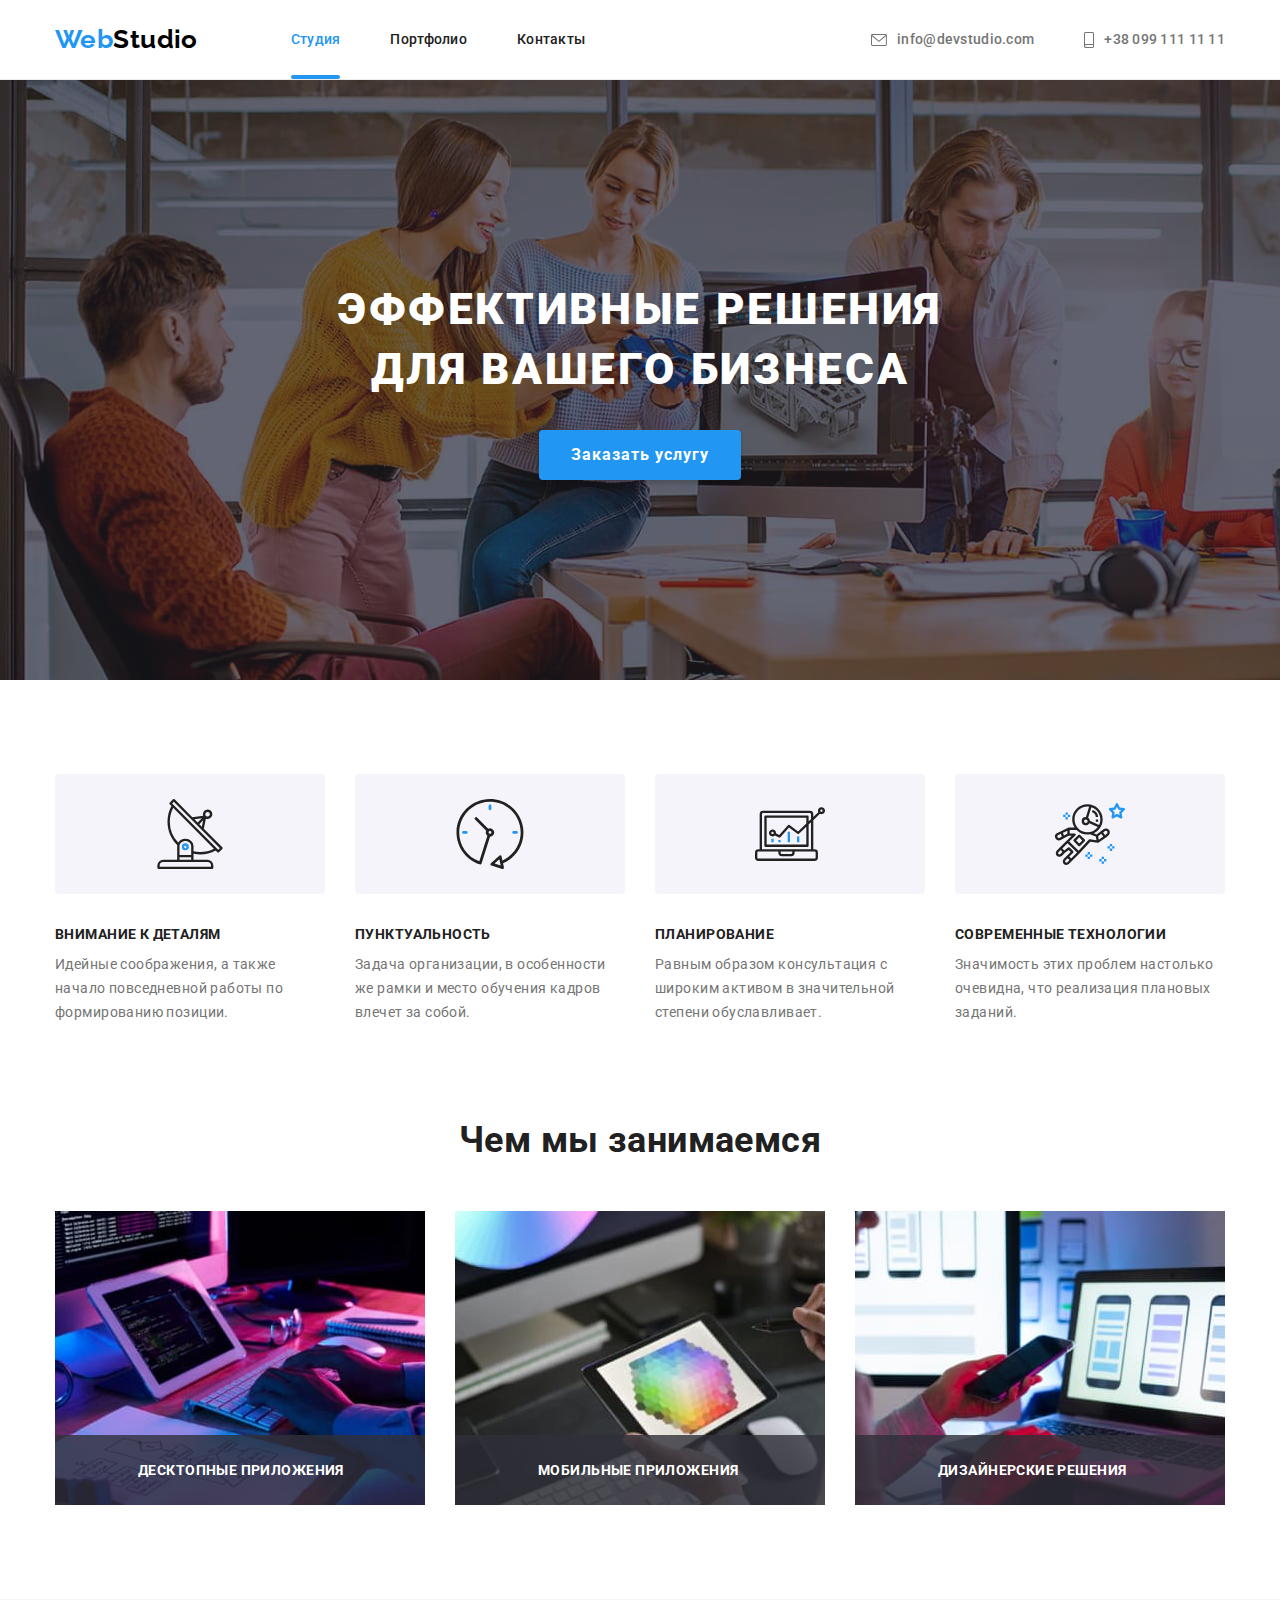
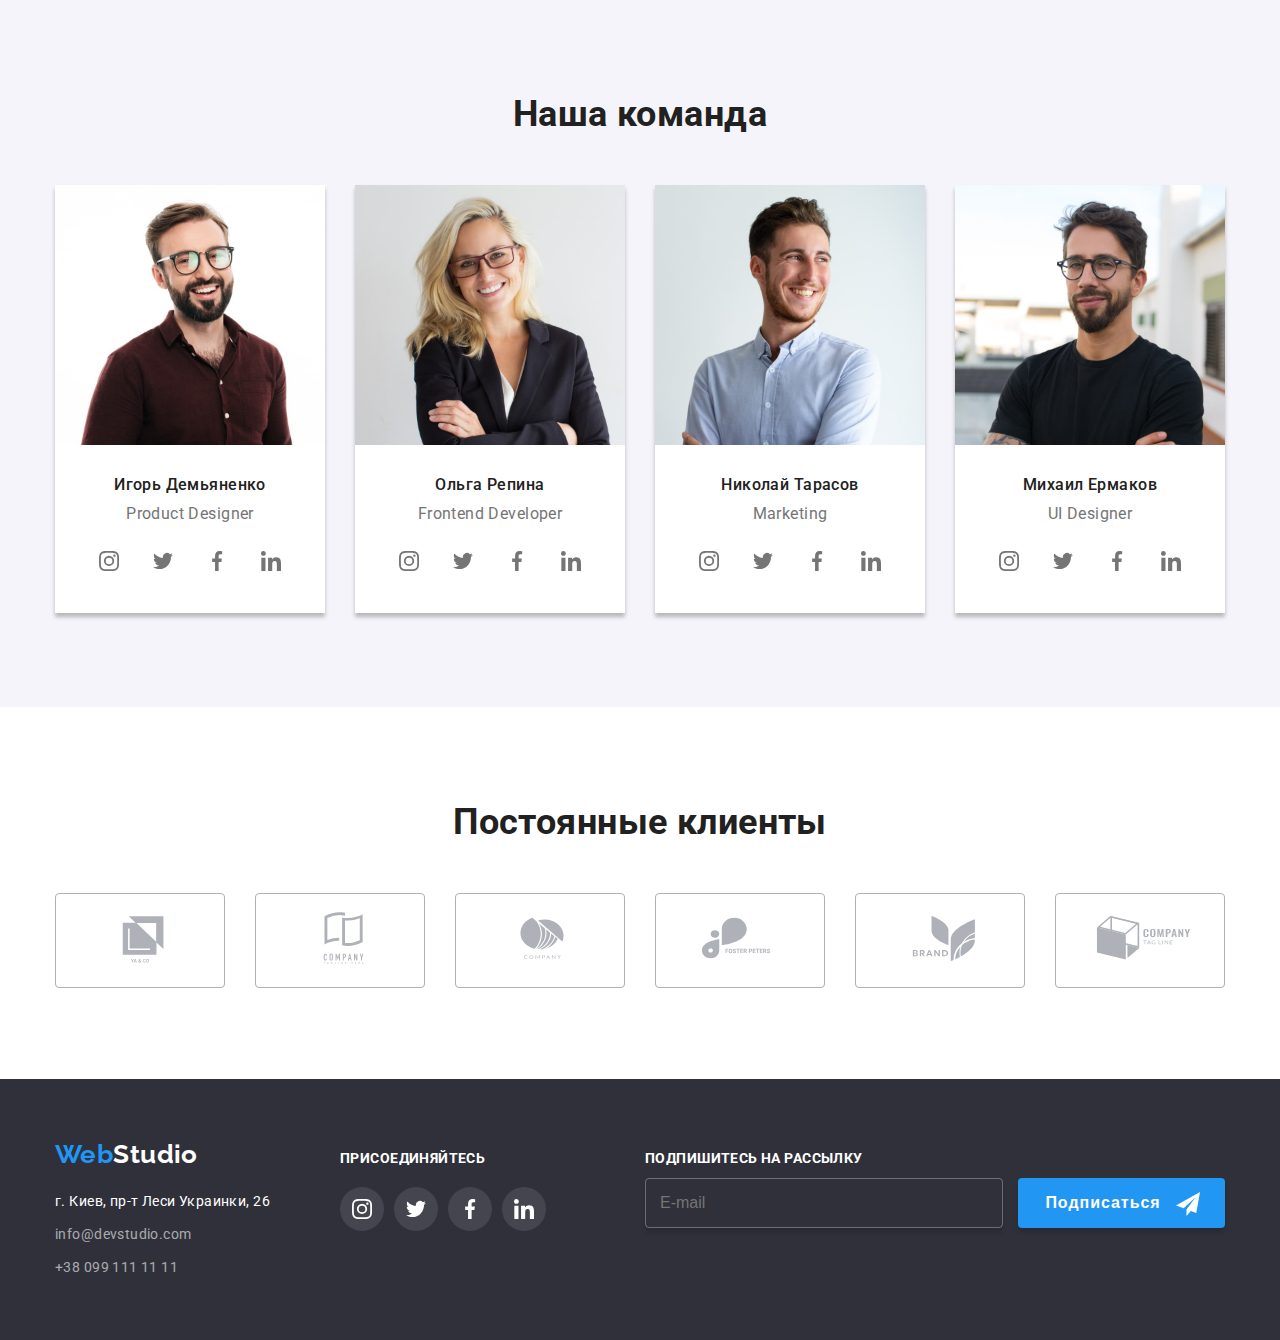
==== index.html @ 58950d67 "Use BEM for modal" ====
<!DOCTYPE html>
<html lang="ru">
  <head>
    <meta charset="UTF-8" />
    <meta http-equiv="X-UA-Compatible" content="IE=edge" />
    <meta name="viewport" content="width=device-width, initial-scale=1.0" />
    <title>Студия</title>
    <link
      href="https://fonts.googleapis.com/css2?family=Raleway:wght@700&family=Roboto:wght@400;500;700;900&display=swap"
      rel="stylesheet"
    />
    <link
      rel="stylesheet"
      href="https://cdnjs.cloudflare.com/ajax/libs/modern-normalize/1.1.0/modern-normalize.min.css"
      integrity="sha512-wpPYUAdjBVSE4KJnH1VR1HeZfpl1ub8YT/NKx4PuQ5NmX2tKuGu6U/JRp5y+Y8XG2tV+wKQpNHVUX03MfMFn9Q=="
      crossorigin="anonymous"
      referrerpolicy="no-referrer"
    />
    <link rel="stylesheet" href="./css/styles.css" />
  </head>

  <body>
    <!-- Верхняя линия -->

    <header class="page-header">
      <div class="container main-nav">
        <a class="logo" href="./index.html"><span class="logo__bit">Web</span>Studio</a>
        <nav>
          <ul class="site-nav list">
            <li class="site-nav__item site-nav__item--current">
              <a class="site-nav__link site-nav__link--current" href="">Студия</a>
            </li>
            <li class="site-nav__item">
              <a class="site-nav__link" href="./portfolio.html">Портфолио</a>
            </li>
            <li class="site-nav__item"><a class="site-nav__link" href="">Контакты</a></li>
          </ul>
        </nav>
        <ul class="contact-list list">
          <li class="contact-list__item">
            <a class="contact-list__contact" href="mailto:info@devstudio.com">
              <svg class="contact-list__icon" width="16" height="12">
                <use href="./images/icons.svg#icon-envelope"></use>
              </svg>
              info@devstudio.com
            </a>
          </li>
          <li class="contact-list__item">
            <a class="contact-list__contact" href="tel:+380991111111">
              <svg class="contact-list__icon" width="10" height="16">
                <use href="./images/icons.svg#icon-smartphone"></use>
              </svg>
              +38 099 111 11 11
            </a>
          </li>
        </ul>
      </div>
    </header>

    <main>
      <!-- Шапка -->
      <section class="hero hero__overlay">
        <div class="container hero__container">
          <h1 class="hero__title">Эффективные решения для вашего бизнеса</h1>
          <button data-modal-open class="button" type="button">Заказать услугу</button>
        </div>
      </section>

      <!-- Особенности -->
      <section class="section features-section">
        <div class="container">
          <h2 hidden class="section__title">Особенности</h2>
          <ul class="feature-list list">
            <li class="feature-list__item">
              <div class="feature">
                <svg class="feature__icon" width="70" height="70">
                  <use href="./images/icons.svg#icon-antenna"></use>
                </svg>
                <div class="feature__meta">
                  <h3 class="feature__title">Внимание к деталям</h3>
                  <p class="feature__description">
                    Идейные соображения, а также начало повседневной работы по формированию позиции.
                  </p>
                </div>
              </div>
            </li>
            <li class="feature-list__item">
              <div class="feature">
                <svg class="feature__icon" width="70" height="70">
                  <use href="./images/icons.svg#icon-clock"></use>
                </svg>
                <div class="feature__meta">
                  <h3 class="feature__title">Пунктуальность</h3>
                  <p class="feature__description">
                    Задача организации, в особенности же рамки и место обучения кадров влечет за
                    собой.
                  </p>
                </div>
              </div>
            </li>
            <li class="feature-list__item">
              <div class="feature">
                <svg class="feature__icon" width="70" height="70">
                  <use href="./images/icons.svg#icon-diagram"></use>
                </svg>
                <div class="feature__meta">
                  <h3 class="feature__title">Планирование</h3>
                  <p class="feature__description">
                    Равным образом консультация с широким активом в значительной степени
                    обуславливает.
                  </p>
                </div>
              </div>
            </li>
            <li class="feature-list__item">
              <div class="feature">
                <svg class="feature__icon" width="70" height="70">
                  <use href="./images/icons.svg#icon-astronaut"></use>
                </svg>
                <div class="feature__meta">
                  <h3 class="feature__title">Современные технологии</h3>
                  <p class="feature__description">
                    Значимость этих проблем настолько очевидна, что реализация плановых заданий.
                  </p>
                </div>
              </div>
            </li>
          </ul>
        </div>
      </section>

      <!-- Чем мы занимаемся -->
      <section class="section">
        <div class="container">
          <h2 class="section__title">Чем мы занимаемся</h2>
          <ul class="wedo-list list">
            <li class="wedo-list__item">
              <div class="wedo-card">
                <img src="./images/box1.jpg" alt="Десктопные приложения" width="370" height="294" />
                <p class="wedo-card__label">Десктопные приложения</p>
              </div>
            </li>
            <li class="wedo-list__item">
              <div class="wedo-card">
                <img src="./images/box2.jpg" alt="Мобильные приложения" width="370" height="294" />
                <p class="wedo-card__label">Мобильные приложения</p>
              </div>
            </li>
            <li class="wedo-list__item">
              <div class="wedo-card">
                <img src="./images/box3.jpg" alt="Дизайнерские решения" width="370" height="294" />
                <p class="wedo-card__label">Дизайнерские решения</p>
              </div>
            </li>
          </ul>
        </div>
      </section>

      <!-- Наша компанда -->

      <section class="section team-section">
        <div class="container">
          <h2 class="section__title">Наша команда</h2>
          <ul class="team-list list">
            <li class="teammate">
              <img
                class="teammate__foto"
                src="./images/img1.jpg"
                alt="Фото Игоря Демьяненко"
                width="270"
                height="260"
              />
              <div class="teammate__meta">
                <h3 class="teammate__name">Игорь Демьяненко</h3>
                <p class="teammate__position" lang="en">Product Designer</p>
                <ul class="socials list">
                  <li class="socials__item">
                    <a class="social__link" href="">
                      <svg class="link-icon" width="20" height="20">
                        <use href="./images/icons.svg#icon-instagram"></use>
                      </svg>
                    </a>
                  </li>
                  <li class="socials__item">
                    <a class="social__link" href="">
                      <svg class="link-icon" width="20" height="20">
                        <use href="./images/icons.svg#icon-twitter"></use>
                      </svg>
                    </a>
                  </li>
                  <li class="socials__item">
                    <a class="social__link" href="">
                      <svg class="link-icon" width="20" height="20">
                        <use href="./images/icons.svg#icon-facebook"></use>
                      </svg>
                    </a>
                  </li>
                  <li class="socials__item">
                    <a class="social__link" href="">
                      <svg class="link-icon" width="20" height="20">
                        <use href="./images/icons.svg#icon-linkedin"></use>
                      </svg>
                    </a>
                  </li>
                </ul>
              </div>
            </li>
            <li class="teammate">
              <img
                class="teammate__foto"
                src="./images/img2.jpg"
                alt="Фото Ольги Репиной"
                width="270"
                height="260"
              />
              <div class="teammate__meta">
                <h3 class="teammate__name">Ольга Репина</h3>
                <p class="teammate__position" lang="en">Frontend Developer</p>
                <ul class="socials list">
                  <li class="socials__item">
                    <a class="social__link" href="">
                      <svg class="link-icon" width="20" height="20">
                        <use href="./images/icons.svg#icon-instagram"></use>
                      </svg>
                    </a>
                  </li>
                  <li class="socials__item">
                    <a class="social__link" href="">
                      <svg class="link-icon" width="20" height="20">
                        <use href="./images/icons.svg#icon-twitter"></use>
                      </svg>
                    </a>
                  </li>
                  <li class="socials__item">
                    <a class="social__link" href="">
                      <svg class="link-icon" width="20" height="20">
                        <use href="./images/icons.svg#icon-facebook"></use>
                      </svg>
                    </a>
                  </li>
                  <li class="socials__item">
                    <a class="social__link" href="">
                      <svg class="link-icon" width="20" height="20">
                        <use href="./images/icons.svg#icon-linkedin"></use>
                      </svg>
                    </a>
                  </li>
                </ul>
              </div>
            </li>
            <li class="teammate">
              <img
                class="teammate__foto"
                src="./images/img3.jpg"
                alt="Фото Николая Тарасова"
                width="270"
                height="260"
              />
              <div class="teammate__meta">
                <h3 class="teammate__name">Николай Тарасов</h3>
                <p class="teammate__position" lang="en">Marketing</p>
                <ul class="socials list">
                  <li class="socials__item">
                    <div class="social">
                      <a class="social__link" href="">
                        <svg class="link-icon" width="20" height="20">
                          <use href="./images/icons.svg#icon-instagram"></use>
                        </svg>
                      </a>
                    </div>
                  </li>
                  <li class="socials__item">
                    <div class="social">
                      <a class="social__link" href="">
                        <svg class="link-icon" width="20" height="20">
                          <use href="./images/icons.svg#icon-twitter"></use>
                        </svg>
                      </a>
                   </div>
                  </li>
                  <li class="socials__item">
                    <div class="social">
                      <a class="social__link" href="">
                        <svg class="link-icon" width="20" height="20">
                          <use href="./images/icons.svg#icon-facebook"></use>
                        </svg>
                      </a>
                    </div>
                  </li>
                  <li class="socials__item">
                    <div class="social">
                      <a class="social__link" href="">
                        <svg class="link-icon" width="20" height="20">
                          <use href="./images/icons.svg#icon-linkedin"></use>
                        </svg>
                      </a>
                    </div>
                  </li>
                </ul>
              </div>
            </li>
            <li class="teammate">
              <img
                class="teammate__foto"
                src="./images/img4.jpg"
                alt="Фото Михаила Ермакова"
                width="270"
                height="260"
              />
              <div class="teammate__meta">
                <h3 class="teammate__name">Михаил Ермаков</h3>
                <p class="teammate__position" lang="en">UI Designer</p>
                <ul class="socials list">
                  <li class="socials__item">
                    <div class="social">
                      <a class="social__link" href="">
                        <svg class="link-icon" width="20" height="20">
                          <use href="./images/icons.svg#icon-instagram"></use>
                        </svg>
                      </a>
                    </div>
                  </li>
                  <li class="socials__item">
                    <div class="social">
                      <a class="social__link" href="">
                        <svg class="link-icon" width="20" height="20">
                          <use href="./images/icons.svg#icon-twitter"></use>
                        </svg>
                      </a>
                    </div>
                  </li>
                  <li class="socials__item">
                    <div class="social">
                      <a class="social__link" href="">
                        <svg class="link-icon" width="20" height="20">
                          <use href="./images/icons.svg#icon-facebook"></use>
                        </svg>
                      </a>
                    </div>
                  </li>
                  <li class="socials__item">
                   <div class="social">
                    <a class="social__link" href="">
                      <svg class="link-icon" width="20" height="20">
                        <use href="./images/icons.svg#icon-linkedin"></use>
                      </svg>
                    </a>
                   </div>
                  </li>
                </ul>
              </div>
            </li>
          </ul>
        </div>
      </section>

      <!-- Постоянные клиенты -->

      <section class="section clients-section">
        <div class="container">
          <h2 class="section__title clients">Постоянные клиенты</h2>
          <ul class="clients-list list">
            <li class="clients-list__item">
              <div class="client">
                <a class="client__link" href="">
                  <svg class="client__icon" width="106" height="60">
                    <use href="./images/icons.svg#icon-union"></use>
                  </svg>
                </a>
              </div>
            </li>
            <li class="clients-list__item">
              <div class="client">
                <a class="client__link" href="">
                  <svg class="client__icon" width="106" height="60">
                    <use href="./images/icons.svg#icon-taglinehere"></use>
                  </svg>
                </a>
              </div>
            </li>
            <li class="clients-list__item">
              <div class="client">
                <a class="client__link" href="">
                  <svg class="client__icon" width="106" height="60">
                    <use href="./images/icons.svg#icon-company"></use>
                  </svg>
                </a>
              </div>
            </li>
            <li class="clients-list__item">
              <div class="client">
                <a class="client__link" href="">
                  <svg class="client__icon" width="106" height="60">
                    <use href="./images/icons.svg#icon-foster"></use>
                  </svg>
                </a>
              </div>
            </li>
            <li class="clients-list__item">
              <div class="client">
                <a class="client__link" href="">
                  <svg class="client__icon" width="106" height="60">
                    <use href="./images/icons.svg#icon-brand"></use>
                  </svg>
                </a>
              </div>
            </li>
            <li class="clients-list__item">
              <div class="client">
                <a class="client__link" href="">
                  <svg class="client__icon" width="106" height="60">
                    <use href="./images/icons.svg#icon-tagline"></use>
                  </svg>
                </a>
              </div>
            </li>
          </ul>
        </div>
      </section>

      <!-- Модальное окно -->

      <div data-modal class="backdrop is-hidden">
        <div class="modal">
          <button data-modal-close class="btn" type="button">
            <svg class="btn__icon" width="18" height="18">
              <use href="./images/icons.svg#icon-close"></use>
            </svg>
          </button>

          <form class="modal-form">
            <h2 class="modal-form__title">Оставьте свои данные, мы вам перезвоним</h2>
            <div class="form">
              <div class="form-field">
                <label class="form-field__label" for="name">Имя</label>
                <input class="form-field__input" type="text" name="name" id="name" />
                <svg class="form-field__icon" width="18" height="18">
                  <use href="./images/icons.svg#icon-person"></use>
                </svg>
              </div>

              <div class="form-field">
                <label class="form-field__label" for="tel">Телефон</label>
                <input class="form-field__input" type="tel" name="tel" id="tel" />
                <svg class="form-field__icon" width="18" height="18">
                  <use href="./images/icons.svg#icon-phone"></use>
                </svg>
              </div>

              <div class="form-field">
                <label class="form-field__label" for="mail">Почта</label>
                <input class="form-field__input" type="email" name="mail" id="mail" />
                <svg class="form-field__icon" width="18" height="18">
                  <use href="./images/icons.svg#icon-email"></use>
                </svg>
              </div>

              <div class="form-field comment">
                <label class="comment__label" for="comment">Комментарий</label>
                <textarea class="comment__text" name="comment" id="comment" placeholder="Введите текст"></textarea>
              </div>
            </div>

            <div class="checkbox">
              <input class="checkbox__input" type="checkbox" name="checkbox" value="" id="checkbox" />
              <svg class="checkbox__icon checkbox__icon--active" width="16" height="15">
                <use href="./images/icons.svg#icon-active"></use>
              </svg>
              <svg class="checkbox__icon checkbox__icon--nonactive" width="16" height="15">
                <use href="./images/icons.svg#icon-nonactive"></use>
              </svg>
              <label class="checkbox__label" for="checkbox"
                >Соглашаюсь с рассылкой и принимаю
                <a class="checkbox__link" href="">Условия договора</a></label
              >
            </div>

            <button class="btn-send" type="submit">Отправить</button>
          </form>
        </div>
      </div>
    </main>

    <!-- Подвал -->
    <footer class="footer">
      <div class="container footer-container">
        <div>
          <a class="logo footer__logo" href="./index.html"
            ><span class="logo__bit">Web</span><span class="logo__bit--inverse">Studio</span>
          </a>
          <address class="address">г. Киев, пр-т Леси Украинки, 26</address>
          <ul class="footer-contacts list">
            <li class="item">
              <a class="contact-down" href="mailto:info@devstudio.com">info@devstudio.com</a>
            </li>
            <li class="item">
              <a class="contact-down" href="tel:+380991111111">+38 099 111 11 11</a>
            </li>
          </ul>
        </div>
        <!-- Ссылки на соцсети -->

        <div class="footer-socials social-links">
          <p class="footer-text">присоединяйтесь</p>
          <ul class="socials list">
            <li class="socials__item">
              <div class="social">
                <a class="social__link social__link--white" href="">
                  <svg class="link-icon" width="20" height="20">
                    <use href="./images/icons.svg#icon-instagram"></use>
                  </svg>
                </a>
              </div>
            </li>
            <li class="socials__item">
              <div class="social">
                <a class="social__link social__link--white" href="">
                  <svg class="link-icon" width="20" height="20">
                    <use href="./images/icons.svg#icon-twitter"></use>
                  </svg>
                </a>
              </div>
            </li>
            <li class="socials__item">
              <div class="social">
                <a class="social__link social__link--white" href="">
                  <svg class="link-icon" width="20" height="20">
                    <use href="./images/icons.svg#icon-facebook"></use>
                  </svg>
                </a>
              </div>
            </li>
            <li class="socials__item">
              <div class="social">
                <a class="social__link social__link--white" href="">
                  <svg class="link-icon" width="20" height="20">
                    <use href="./images/icons.svg#icon-linkedin"></use>
                  </svg>
                </a>
              </div>
            </li>
          </ul>
        </div>

        <!-- Форма подписки -->
        <div class="input">
          <p class="input-text">Подпишитесь на рассылку</p>
          <form class="form">
            <input type="email" name="mail" placeholder="E-mail" />
            <button class="input-btn" type="button">
              Подписаться
              <svg class="input-icon" width="24" height="24">
                <use href="./images/icons.svg#icon-send"></use>
              </svg>
            </button>
          </form>
        </div>
      </div>
    </footer>

    <script src="./js/modal.js"></script>
  </body>
</html>
---- css/styles.css ----
html {
  box-sizing: border-box;
}

*,
*::before,
*::after {
  box-sizing: inherit;
}

:root {
  --primary-text-color: #212121;
  --main-background-color: #ffffff;
  --accent-color: #2196f3;
  --basic-white: #ffffff;
  --cubic: cubic-bezier(0.4, 0, 0.2, 1);
}

body {
  margin: 0;
  font-family: Roboto, sans-serif;

  font-size: 14px;
  letter-spacing: 0.03em;
  color: #757575;
}

/* Ulilities */

h1,
h2,
h3,
p {
  margin-top: 0;
  margin-bottom: 0;
}

.list {
  list-style: none;
  padding: 0;
  margin: 0;
}

.link {
  text-decoration: none;
  color: inherit;
}

.container {
  width: 1200px;
  padding-right: 15px;
  padding-left: 15px;
  margin: 0 auto;
}

/* Header */

.page-header {
  border-bottom: 1px solid #ececec;
}

/* Main nav */

.main-nav {
  display: flex;
  align-items: center;
}

/* Logo */

.logo {
  font-family: Raleway, bold;
  font-weight: 700;
  font-size: 26px;
  line-height: 1.19;
  color: #000000;
  text-decoration: none;
}

.logo__bit {
  color: var(--accent-color);
}

.logo__bit--inverse {
  color: var(--basic-white);
}

/* Site nav */

nav {
  margin-left: 93px;
}

.site-nav {
  display: flex;
  gap: 50px;

  font-weight: 500;
  line-height: 1.14;
  letter-spacing: 0.02em;
  color: var(--primary-text-color);
}

.site-nav__item {
  position: relative;
}

.site-nav__link {
  display: block;
  padding-top: 32px;
  padding-bottom: 31px;

  text-decoration: none;
  color: inherit;

  transition-property: color;
  transition-duration: 250ms;
  transition-timing-function: var(--cubic);
}

.site-nav__link:hover,
.site-nav__link:focus {
  color: var(--accent-color);
}

.site-nav__link--current {
  color: var(--accent-color);
}

.site-nav__item--current::after {
  content: '';

  position: absolute;
  left: 0;
  bottom: 0;

  display: inline-block;
  width: 100%;
  height: 4px;

  background-color: #2196f3;
  border-radius: 2px;
}

/* Contacts */

.contact-list {
  display: flex;
  margin-left: auto;
  gap: 50px;
}

.contact-list__contact {
  display: flex;
  justify-content: center;
  align-items: center;
  padding-top: 32px;
  padding-bottom: 31px;

  font-weight: 500;
  line-height: 1.14;
  letter-spacing: 0.02em;
  color: #757575;
  text-decoration: none;

  transition-property: color;
  transition-duration: 250ms;
  transition-timing-function: var(--cubic);
}

.contact-list__contact:hover,
.contact-list__contact:focus {
  color: var(--accent-color);
}

.contact-list__icon {
  fill: currentColor;
  margin-right: 10px;

  transition-property: fill;
  transition-duration: 250ms;
  transition-timing-function: var(--cubic);
}

.contact-list__icon:hover,
.contact-list__icon:focus {
  fill: var(--accent-color);
}


/* Body index */

/* Hero */

.hero {
  padding: 200px 0;
  text-align: center;
}

/* Overlay */

.hero__overlay {
  height: 600px;
  max-width: 1600px;
  margin-left: auto;
  margin-right: auto;
  background-image: linear-gradient(to right, rgba(47, 48, 58, 0.4), rgba(47, 48, 58, 0.4)),
    url(../images/hero.jpg);

  background-size: cover;
  background-repeat: no-repeat;
  background-color: #2f303a;
}

.hero__title {
  width: 696px;
  margin: 0 auto;
  margin-bottom: 30px;
  font-weight: 900;
  font-size: 44px;
  line-height: 1.36;

  letter-spacing: 0.06em;
  color: var(--basic-white);
  text-align: center;
  text-transform: uppercase;
}

.button {
  min-width: 200px;
  padding: 10px 32px;

  font-family: inherit;
  font-weight: 700;
  font-size: 16px;
  line-height: 1.88;
  letter-spacing: 0.06em;
  text-align: center;

  color: var(--basic-white);
  background-color: var(--accent-color);
  border-color: transparent;
  box-shadow: 0px 4px 4px rgba(0, 0, 0, 0.15);
  border: none;
  border-radius: 4px;

  transition-property: background-color;
  transition-duration: 250ms;
  transition-timing-function: var(--cubic);
}

.button:hover,
.button:focus {
  background-color: #188ce8;
}

/* Section Utilites */

.section {
  padding-top: 94px;
  padding-bottom: 94px;
}

.section__title {
  margin-bottom: 50px;
  font-size: 36px;
  line-height: 1.17;
  color: var(--primary-text-color);
  text-align: center;
}

/* Section features */

.features-section {
  padding-bottom: 0;
}

.feature-list {
  display: flex;
  gap: 30px;
}

.feature-list__item {
  width: 270px;
}

.feature__icon {
  padding: 25px 100px;
  width: 270px;
  height: 120px;
  margin-bottom: 30px;
  background-color: #f5f4fa;
  border: none;
  border-radius: 4px;
}

.feature__title {
  margin-bottom: 10px;
  font-size: 14px;
  line-height: 1.14;
  color: var(--primary-text-color);

  text-transform: uppercase;
}

.feature__description {
  width: 270px;
  line-height: 1.71;
}

/* Section What we do */

.wedo-list {
  display: flex;
  gap: 30px;
}

img {
  display: block;
  max-width: 100%;
  height: auto;
}

.wedo-card::before {
  content: '';

  position: absolute;
  left: 0;
  bottom: 0;

  display: inline-block;
  width: 100%;
  height: 70px;
  background-color: rgba(47, 48, 58, 0.8);
}

.wedo-card {
  position: relative;
}

.wedo-card__label {
  position: absolute;
  left: 83px;
  bottom: 27px;

  font-weight: 700;
  line-height: 1.17;
  color: var(--basic-white);
  text-align: center;
  text-transform: uppercase;
}

/* Section Our team */

.team-section {
  background-color: #f5f4fa;
}

.team-list {
  display: flex;
  gap: 30px;
}

.teammate {
  box-shadow: 0px 4px 4px rgba(0, 0, 0, 0.25);
}

.teammate__meta {
  width: 270px;
  padding-top: 30px;
  padding-bottom: 30px;

  text-align: center;

  background-color: var(--basic-white);
}

.teammate__foto {
  display: block;
  max-width: 100%;
  height: auto;
}

.teammate__name {
  margin-bottom: 10px;

  font-weight: 500;
  font-size: 16px;
  line-height: 1.19;
  color: var(--primary-text-color);
}

.teammate__position {
  font-size: 16px;
  line-height: 1.19;
  margin-bottom: 16px;
}

.socials {
  display: flex;
  justify-content: center;
  align-items: center;
  gap: 10px;
}

.social__link {
  display: flex;
  justify-content: center;
  align-items: center;
  padding: 12px;
  color: #afb1b8;
  border-radius: 50%;

  text-decoration: none;
  color: inherit;

  transition: background-color 250ms var(--cubic), color 250ms var(--cubic);
}

.social__link:hover,
.social__link:focus {
  background-color: var(--accent-color);
  color: var(--basic-white);
}

.link-icon {
  fill: currentColor;
}

/* Clients */

.clients-list {
  display: flex;
  justify-content: center;
  align-items: center;
  gap: 30px;
}

.clients-list__item {
  width: 170px;
  height: 92px;
}

.client__link {
  display: block;
  width: 100%;
  height: 100%;
  padding: 15px 35px;
  fill: #afb1b8;
  border: 1px solid #afb1b8;
  border-radius: 4px;

  transition: fill 250ms var(--cubic), border 250ms var(--cubic);
}

.client__link:hover,
.client__link:focus {
  fill: var(--accent-color);
  border: 1px solid var(--accent-color);
}

/* Portfolio */

.filters.list {
  display: flex;
  justify-content: center;
  margin-bottom: 50px;
  gap: 8px;
}

.filters .filter {
  min-width: 73px;
  padding: 6px 22px;

  font-family: inherit;
  font-weight: 500;
  font-size: 16px;
  line-height: 1.62;
  color: var(--primary-text-color);
  background-color: #f5f4fa;
  border: none;
  border-radius: 4px;

  transition: background-color 250ms var(--cubic), color 250ms var(--cubic),
    box-shadow 250ms var(--cubic);
}

.filters .filter:hover,
.filters .filter:focus {
  background-color: var(--accent-color);
  color: var(--basic-white);
  box-shadow: 0px 4px 4px rgba(0, 0, 0, 0.25);
}

.filters .active-btn {
  background-color: var(--accent-color);
  color: var(--basic-white);
}

.button,
.filter {
  cursor: pointer;
}

/* Our works */

.works.list {
  display: flex;
  flex-wrap: wrap;
  /* gap: 30px; */
}

.works.list .item {
  width: 370px;
  margin-right: 30px;
  margin-bottom: 30px;
  cursor: pointer;

  transition: box-shadow 250ms var(--cubic);
}

.works.list .item:nth-child(3n) {
  margin-right: 0;
}

.works.list .item:nth-last-child(-n + 3) {
  margin-bottom: 0;
}

.works.list .item:hover,
.works.list .item:focus {
  box-shadow: 0px 4px 4px rgba(0, 0, 0, 0.25);
}

.work-meta {
  padding: 20px 24px;
  border: 1px solid #eeeeee;
  border-top: none;
}

.card-image {
  display: block;
}

.work-title {
  margin-bottom: 4px;

  font-size: 18px;
  line-height: 2;
  color: var(--primary-text-color);
  letter-spacing: 0.06em;
}

.type {
  font-size: 16px;
  line-height: 1.88;
}

.work-thumb {
  position: relative;

  overflow: hidden;
}

.work-thumb::before {
  content: '';
  position: absolute;
  left: 0;
  top: 0;

  width: 100%;
  height: 100%;

  background-color: rgba(33, 150, 243, 0.9);

  transform: translateY(100%);
  transition: transform 250ms var(--cubic);
}

.works.list .item:hover .work-thumb::before,
.works.list .item:focus .work-thumb::before {
  transform: translateY(0);
}

.descr {
  position: absolute;
  left: 50%;
  top: 50%;

  /* left: 24px;
  top: 63px;
   */

  width: 322px;

  transform: translate(-50%, -50%);

  font-size: 18px;
  line-height: 1.56;
  color: var(--basic-white);

  opacity: 0;
  transition: opacity 250ms var(--cubic);
}

.works.list .item:hover .descr,
.works.list .item:focus .dtscr {
  opacity: 1;
}

/* Modal window */

.backdrop {
  position: fixed;
  left: 0;
  top: 0;

  width: 100%;
  height: 100%;
  background-color: rgba(0, 0, 0, 0.2);

  visibility: visible;
  opacity: 1;

  transition: opacity 250ms var(--cubic), visibility 250ms var(--cubic);
}

.backdrop.is-hidden {
  visibility: hidden;
  opacity: 0;
  pointer-events: none;
}

.backdrop.is-hidden .modal {
  transform: translate(-50%, -50%) scale(0.9);
}

.modal {
  position: absolute;
  left: 50%;
  top: 50%;

  width: 528px;

  padding: 40px;
  
  background-color: var(--basic-white);
  box-shadow: 0px 1px 3px rgba(0, 0, 0, 0.12), 0px 1px 1px rgba(0, 0, 0, 0.14),
    0px 2px 1px rgba(0, 0, 0, 0.2);
  border-radius: 4px;

  transform: translate(-50%, -50%) scale(1);
  transition: transform 250ms var(--cubic);
}

.btn {
  position: absolute;
  right: 8px;
  top: 8px;

  display: flex;
  justify-content: center;
  align-items: center;
  padding: 0;

  width: 30px;
  height: 30px;
  background-color: var(--basic-white);
  border: 1px solid rgba(0, 0, 0, 0.1);
  border-radius: 50%;

  transition: color 250ms var(--cubic);
}

.btn:hover {
  cursor: pointer;
  color: var(--accent-color);
}

.btn__icon {
  fill: currentColor;
}

/* Form */

.form {

  margin-bottom: 20px;

}

.modal-form__title {

  margin-bottom: 12px;

  font-weight: 700;
  font-size: 20px;
  line-height: 1.15;
  text-align: center;
  letter-spacing: 0.03em;

  color: var(--primary-text-color);
}

.form-field {
  position: relative;

  display: flex;
  flex-direction: column;
  margin-bottom: 10px;
}

.form-field__label {
  margin-bottom: 4px;

  font-size: 12px;
  line-height: 1.17;
  letter-spacing: 0.01em;
}

.form-field__input {
  margin: 0;
  padding: 11px 42px;

  border: 1px solid rgba(33, 33, 33, 0.2);
  border-radius: 4px;

  transition: border 250ms var(--cubic);
}

.form-field__input:hover,
.form-field__input:focus {
  outline: 1px solid var(--accent-color);
  cursor: pointer;

}

.form-field__input:hover + .form-field__icon,
.form-field__input:focus + .form-field__icon {
  fill: var(--accent-color);
}

.form-field__icon {
 position: absolute;
 left: 12px;
 top: 29px;

 transition: fill 250ms var(--cubic);
}

/* Textarea */

.comment {
  margin-bottom: 20px;

}

.comment__text {
  height: 120px;
  padding: 11px 15px;

  outline: 1px solid rgba(33, 33, 33, 0.2);
  border-radius: 4px;

  resize: none;

  transition: outline 250ms var(--cubic);
}

.comment__label::placeholder {
  font-size: 12px;
  line-height: 1.17;
  letter-spacing: 0.01em;

  color: rgba(117, 117, 117, 0.5);

}

.comment__text:hover,
.comment__text:focus {
  outline: 1px solid var(--accent-color);
  cursor: pointer;
}


/* Checkbox */

.checkbox {
  position: relative;

  display: flex;
  justify-content: center;
  align-items: center;
  margin-bottom: 30px;

  line-height: 1.71;
  
}

.checkbox__input {
  -webkit-appearance: none;
  -moz-appearance: none;
  appearance: none;

  position: absolute;

}

.checkbox__label {
  margin-left: 7px;
}

.checkbox__icon--active {
  position: absolute;
  top: 5px;
  left: 12px;


  padding: 4px 2px 3px 3px;
  background-color: var(--accent-color);
  border-radius: 2px;

  opacity:0;

  transition: opacity 250ms var(--cubic);
}

.checkbox__input:checked + .checkbox__icon--active {
  opacity: 1;
}

.checkbox__icon--nonactive {
  opacity: 1;

  transition: opacity 250ms var(--cubic)
}

.checkbox__input:checked ~ .checkbox__icon--nonactive{
  opacity: 0;
}

.checkbox__link {

color: var(--accent-color);
}

/* Button send */

.btn-send {
  position: relative;
  left: 50%;
  transform: translate(-50%, 0);

  padding: 10px 55px 10px 56px;

  font-weight: 700;
  font-size: 16px;
  line-height: 1.88;
  text-align: center;
  letter-spacing: 0.06em;
  color: var(--basic-white);

  background-color: var(--accent-color);
  box-shadow: 0px 4px 4px rgba(0, 0, 0, 0.15);
  border: none;
  border-radius: 4px;

  transition: background-color 250ms var(--cubic);
}

.btn-send:hover,
.btn-send:focus {
  background-color: #188CE8;
  cursor: pointer;
}

/* Footer */

.footer {
  padding-top: 60px;
  padding-bottom: 60px;
  line-height: 1.71;
  background-color: #2f303a;
}

.footer-container {
  display: flex;
  align-items: baseline;
}

.footer__logo {
  display: block;
  margin-bottom: 20px;
}

.address {
  font-style: normal;
  color: var(--basic-white);
}

.footer-contacts .item {
  margin-top: 9px;
}

.contact-down {
  font-style: normal;
  color: rgba(255, 255, 255, 0.6);
  text-decoration: none;

  transition: color 250ms var(--cubic);
}

.footer-contacts .contact-down:hover,
.footer-contacts .contact-down:focus {
  color: var(--accent-color);
}

/* Footer-socials */

.footer-socials {
  margin-left: 70px;
}

.footer-text {
  margin-bottom: 20px;
  text-align: left;
  font-weight: 700;
  line-height: 1.14;
  text-transform: uppercase;
  color: var(--basic-white);
}

.social__link--white {
  color: var(--basic-white);
  background-color: rgba(255, 255, 255, 0.1);

  transition: background-color 250ms var(--cubic);
}

.social__link--white:hover,
.social__link--white:focus {
  background-color: var(--accent-color);
}

/* E-mail input */

.input {
  margin-left: auto;
}

.input-text {
  margin-bottom: 12px;

  font-weight: 700;
  line-height: 1.14;
  line-height: 16px;
  color: var(--basic-white);
  text-transform: uppercase;
}

.input input[type='email'] {

  padding: 14px 14px;

  width: 358px;

  font-size: 16px;
  line-height: 1.25;
  color: rgba(255, 255, 255, 0.6);

  background-color: transparent;
  border: 1px solid rgba(255, 255, 255, 0.3);
  box-shadow: 0px 4px 4px rgba(0, 0, 0, 0.15);
  border-radius: 4px;
}

.input-btn {
  margin-left: 12px;
  padding: 10px 25px 10px 27px;

  font-weight: 700;
  font-size: 16px;
  line-height: 1.88;
  letter-spacing: 0.06em;
  color: var(--basic-white);

  background-color: var(--accent-color);
  box-shadow: 0px 4px 4px rgba(0, 0, 0, 0.15);
  border: none;
  border-radius: 4px;
}

.input-icon {
  margin-left: 10px;
  vertical-align: middle;
}
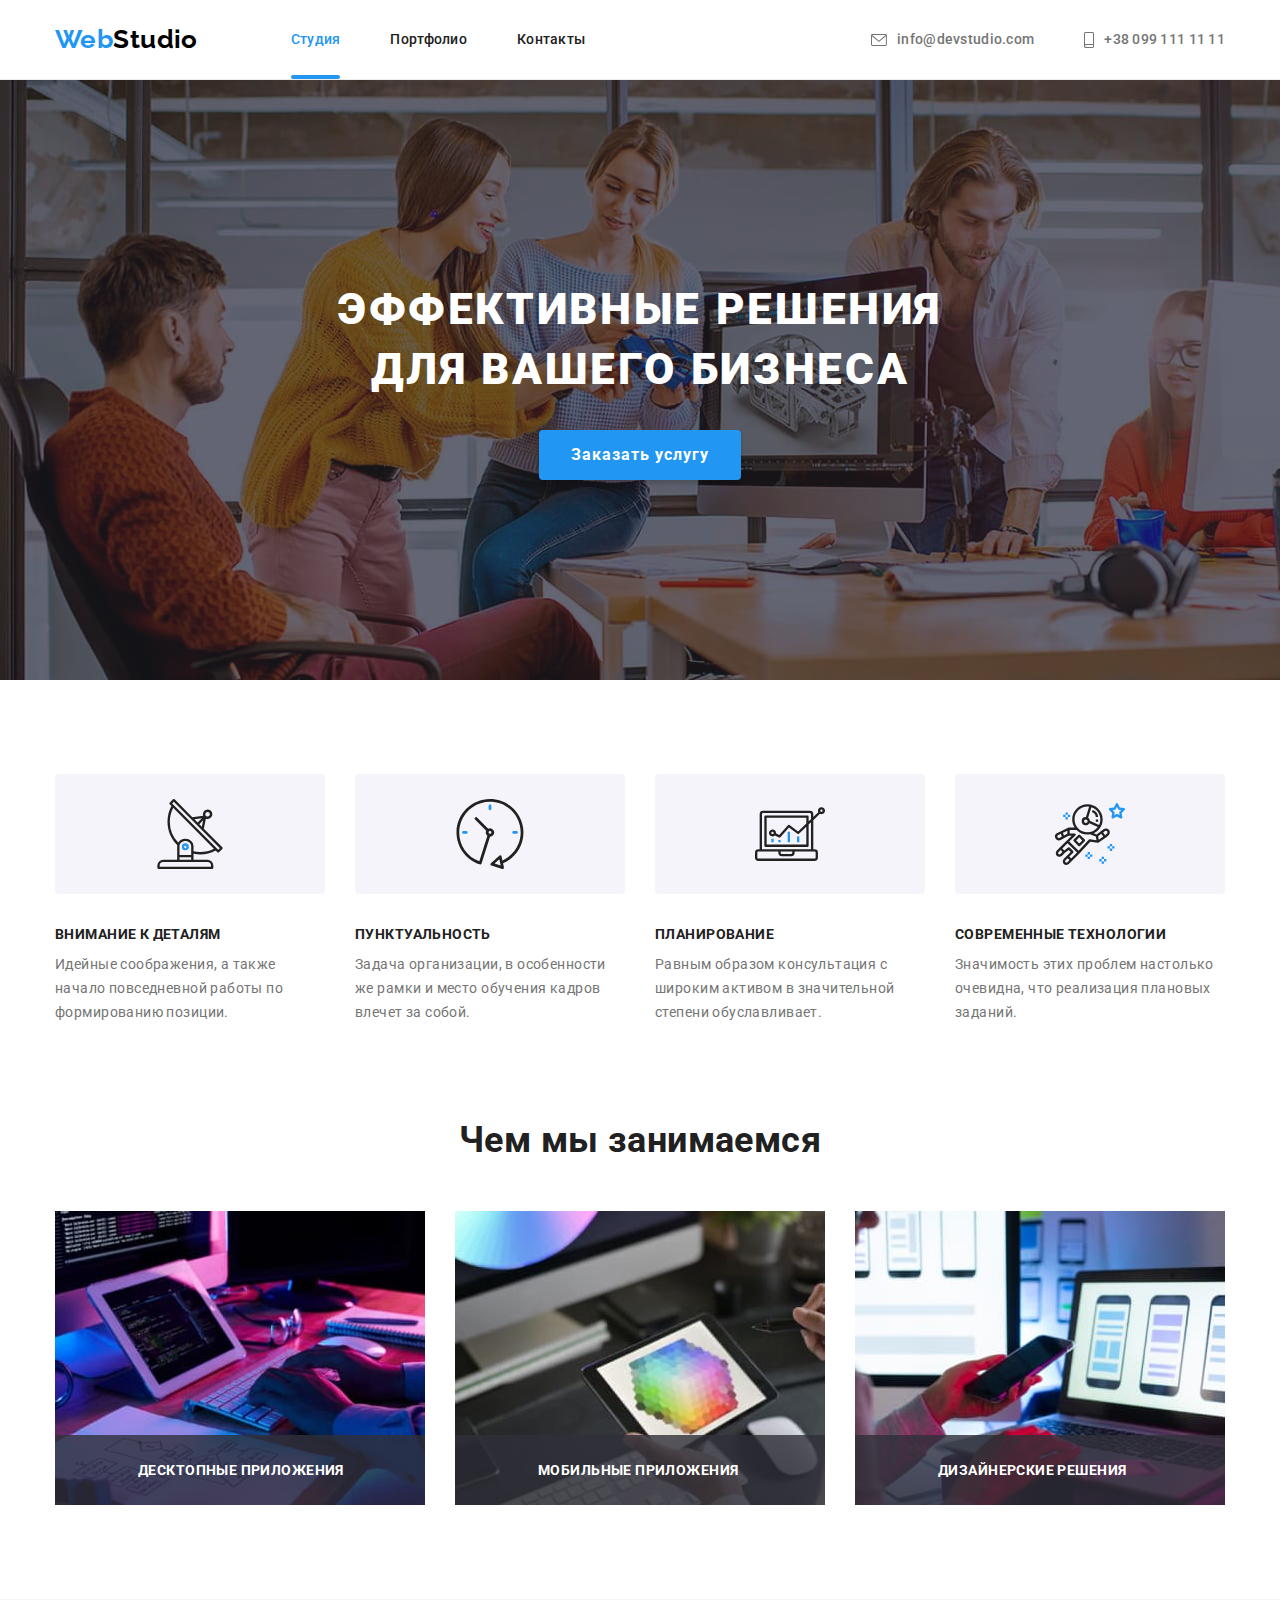
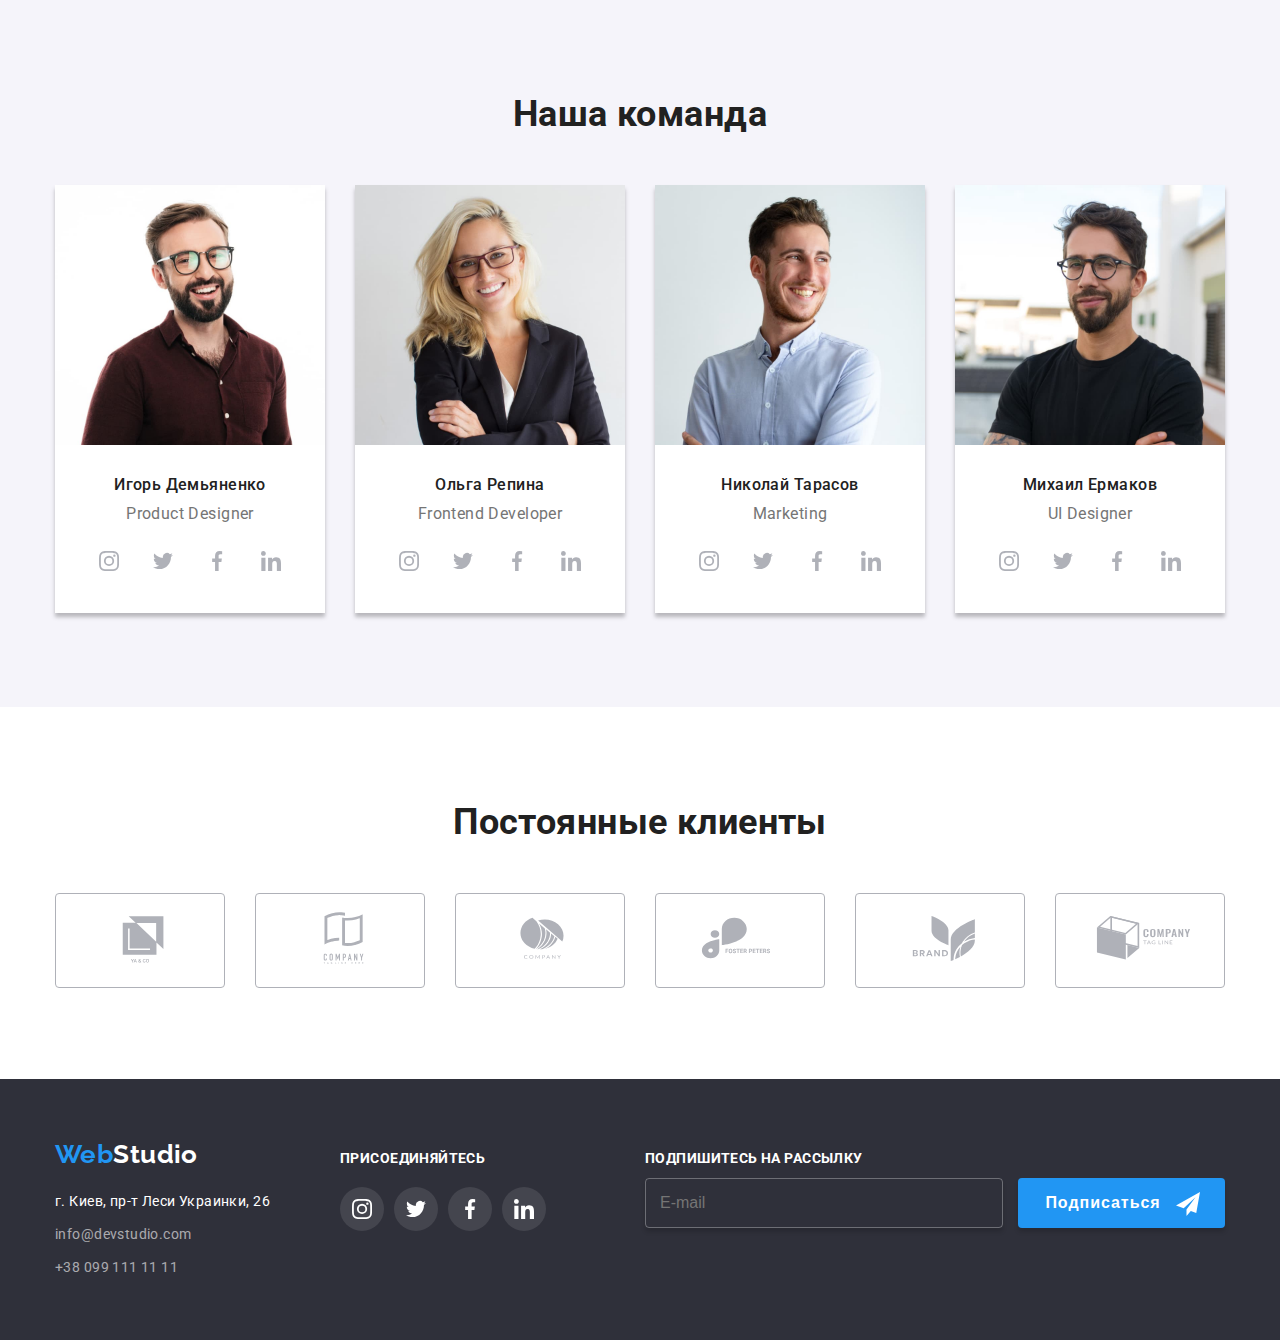
==== commit 2621fd49: "Use BEM for team-section" ====
--- a/index.html
+++ b/index.html
@@ -38,20 +38,24 @@
         </nav>
         <ul class="contact-list list">
           <li class="contact-list__item">
-            <a class="contact-list__contact" href="mailto:info@devstudio.com">
-              <svg class="contact-list__icon" width="16" height="12">
-                <use href="./images/icons.svg#icon-envelope"></use>
-              </svg>
-              info@devstudio.com
-            </a>
+            <div class="contact">
+              <a class="contact__link" href="mailto:info@devstudio.com">
+                <svg class="contact__icon" width="16" height="12">
+                  <use href="./images/icons.svg#icon-envelope"></use>
+                </svg>
+                info@devstudio.com
+              </a>
+            </div>
           </li>
           <li class="contact-list__item">
-            <a class="contact-list__contact" href="tel:+380991111111">
-              <svg class="contact-list__icon" width="10" height="16">
-                <use href="./images/icons.svg#icon-smartphone"></use>
-              </svg>
-              +38 099 111 11 11
-            </a>
+            <div class="contact">
+              <a class="contact__link" href="tel:+380991111111">
+                <svg class="contact__icon" width="10" height="16">
+                  <use href="./images/icons.svg#icon-smartphone"></use>
+                </svg>
+                +38 099 111 11 11
+              </a>
+            </div>
           </li>
         </ul>
       </div>
@@ -59,8 +63,8 @@
 
     <main>
       <!-- Шапка -->
-      <section class="hero hero__overlay">
-        <div class="container hero__container">
+      <section class="hero hero-overlay">
+        <div class="container">
           <h1 class="hero__title">Эффективные решения для вашего бизнеса</h1>
           <button data-modal-open class="button" type="button">Заказать услугу</button>
         </div>
@@ -175,32 +179,40 @@
                 <p class="teammate__position" lang="en">Product Designer</p>
                 <ul class="socials list">
                   <li class="socials__item">
+                   <div class="social">
                     <a class="social__link" href="">
-                      <svg class="link-icon" width="20" height="20">
+                      <svg class="social__icon" width="20" height="20">
                         <use href="./images/icons.svg#icon-instagram"></use>
                       </svg>
                     </a>
-                  </li>
-                  <li class="socials__item">
-                    <a class="social__link" href="">
-                      <svg class="link-icon" width="20" height="20">
-                        <use href="./images/icons.svg#icon-twitter"></use>
-                      </svg>
-                    </a>
-                  </li>
-                  <li class="socials__item">
-                    <a class="social__link" href="">
-                      <svg class="link-icon" width="20" height="20">
-                        <use href="./images/icons.svg#icon-facebook"></use>
-                      </svg>
-                    </a>
-                  </li>
-                  <li class="socials__item">
-                    <a class="social__link" href="">
-                      <svg class="link-icon" width="20" height="20">
-                        <use href="./images/icons.svg#icon-linkedin"></use>
-                      </svg>
-                    </a>
+                   </div>
+                  </li>
+                  <li class="socials__item">
+                    <div class="social">
+                      <a class="social__link" href="">
+                        <svg class="social__icon" width="20" height="20">
+                          <use href="./images/icons.svg#icon-twitter"></use>
+                        </svg>
+                      </a>
+                    </div>
+                  </li>
+                  <li class="socials__item">
+                    <div class="social">
+                      <a class="social__link" href="">
+                        <svg class="social__icon" width="20" height="20">
+                          <use href="./images/icons.svg#icon-facebook"></use>
+                        </svg>
+                      </a>
+                    </div>
+                  </li>
+                  <li class="socials__item">
+                    <div class="social">
+                      <a class="social__link" href="">
+                        <svg class="social__icon" width="20" height="20">
+                          <use href="./images/icons.svg#icon-linkedin"></use>
+                        </svg>
+                      </a>
+                    </div>
                   </li>
                 </ul>
               </div>
@@ -218,32 +230,40 @@
                 <p class="teammate__position" lang="en">Frontend Developer</p>
                 <ul class="socials list">
                   <li class="socials__item">
-                    <a class="social__link" href="">
-                      <svg class="link-icon" width="20" height="20">
-                        <use href="./images/icons.svg#icon-instagram"></use>
-                      </svg>
-                    </a>
-                  </li>
-                  <li class="socials__item">
-                    <a class="social__link" href="">
-                      <svg class="link-icon" width="20" height="20">
-                        <use href="./images/icons.svg#icon-twitter"></use>
-                      </svg>
-                    </a>
-                  </li>
-                  <li class="socials__item">
-                    <a class="social__link" href="">
-                      <svg class="link-icon" width="20" height="20">
-                        <use href="./images/icons.svg#icon-facebook"></use>
-                      </svg>
-                    </a>
-                  </li>
-                  <li class="socials__item">
-                    <a class="social__link" href="">
-                      <svg class="link-icon" width="20" height="20">
-                        <use href="./images/icons.svg#icon-linkedin"></use>
-                      </svg>
-                    </a>
+                    <div class="social">
+                      <a class="social__link" href="">
+                        <svg class="social__icon" width="20" height="20">
+                          <use href="./images/icons.svg#icon-instagram"></use>
+                        </svg>
+                      </a>
+                    </div>
+                  </li>
+                  <li class="socials__item">
+                    <div class="social">
+                      <a class="social__link" href="">
+                        <svg class="social__icon" width="20" height="20">
+                          <use href="./images/icons.svg#icon-twitter"></use>
+                        </svg>
+                      </a>
+                    </div>
+                  </li>
+                  <li class="socials__item">
+                    <div class="social">
+                      <a class="social__link" href="">
+                        <svg class="social__icon" width="20" height="20">
+                          <use href="./images/icons.svg#icon-facebook"></use>
+                        </svg>
+                      </a>
+                    </div>
+                  </li>
+                  <li class="socials__item">
+                    <div class="social">
+                      <a class="social__link" href="">
+                        <svg class="social__icon" width="20" height="20">
+                          <use href="./images/icons.svg#icon-linkedin"></use>
+                        </svg>
+                      </a>
+                    </div>
                   </li>
                 </ul>
               </div>
@@ -260,28 +280,27 @@
                 <h3 class="teammate__name">Николай Тарасов</h3>
                 <p class="teammate__position" lang="en">Marketing</p>
                 <ul class="socials list">
-                  <li class="socials__item">
-                    <div class="social">
-                      <a class="social__link" href="">
-                        <svg class="link-icon" width="20" height="20">
-                          <use href="./images/icons.svg#icon-instagram"></use>
-                        </svg>
-                      </a>
-                    </div>
-                  </li>
-                  <li class="socials__item">
-                    <div class="social">
-                      <a class="social__link" href="">
-                        <svg class="link-icon" width="20" height="20">
+                  <div class="social">
+                    <a class="social__link" href="">
+                      <svg class="social__icon" width="20" height="20">
+                        <use href="./images/icons.svg#icon-instagram"></use>
+                      </svg>
+                    </a>
+                  </div>
+                  </li>
+                  <li class="socials__item">
+                    <div class="social">
+                      <a class="social__link" href="">
+                        <svg class="social__icon" width="20" height="20">
                           <use href="./images/icons.svg#icon-twitter"></use>
                         </svg>
                       </a>
-                   </div>
-                  </li>
-                  <li class="socials__item">
-                    <div class="social">
-                      <a class="social__link" href="">
-                        <svg class="link-icon" width="20" height="20">
+                    </div>
+                  </li>
+                  <li class="socials__item">
+                    <div class="social">
+                      <a class="social__link" href="">
+                        <svg class="social__icon" width="20" height="20">
                           <use href="./images/icons.svg#icon-facebook"></use>
                         </svg>
                       </a>
@@ -290,7 +309,7 @@
                   <li class="socials__item">
                     <div class="social">
                       <a class="social__link" href="">
-                        <svg class="link-icon" width="20" height="20">
+                        <svg class="social__icon" width="20" height="20">
                           <use href="./images/icons.svg#icon-linkedin"></use>
                         </svg>
                       </a>
@@ -312,40 +331,40 @@
                 <p class="teammate__position" lang="en">UI Designer</p>
                 <ul class="socials list">
                   <li class="socials__item">
-                    <div class="social">
-                      <a class="social__link" href="">
-                        <svg class="link-icon" width="20" height="20">
-                          <use href="./images/icons.svg#icon-instagram"></use>
-                        </svg>
-                      </a>
-                    </div>
-                  </li>
-                  <li class="socials__item">
-                    <div class="social">
-                      <a class="social__link" href="">
-                        <svg class="link-icon" width="20" height="20">
-                          <use href="./images/icons.svg#icon-twitter"></use>
-                        </svg>
-                      </a>
-                    </div>
-                  </li>
-                  <li class="socials__item">
-                    <div class="social">
-                      <a class="social__link" href="">
-                        <svg class="link-icon" width="20" height="20">
-                          <use href="./images/icons.svg#icon-facebook"></use>
-                        </svg>
-                      </a>
-                    </div>
-                  </li>
-                  <li class="socials__item">
                    <div class="social">
                     <a class="social__link" href="">
-                      <svg class="link-icon" width="20" height="20">
-                        <use href="./images/icons.svg#icon-linkedin"></use>
+                      <svg class="social__icon" width="20" height="20">
+                        <use href="./images/icons.svg#icon-instagram"></use>
                       </svg>
                     </a>
                    </div>
+                  </li>
+                  <li class="socials__item">
+                   <div class="social">
+                    <a class="social__link" href="">
+                      <svg class="social__icon" width="20" height="20">
+                        <use href="./images/icons.svg#icon-twitter"></use>
+                      </svg>
+                    </a>
+                   </div>
+                  </li>
+                  <li class="socials__item">
+                    <div class="social">
+                      <a class="social__link" href="">
+                        <svg class="social__icon" width="20" height="20">
+                          <use href="./images/icons.svg#icon-facebook"></use>
+                        </svg>
+                      </a>
+                    </div>
+                  </li>
+                  <li class="socials__item">
+                    <div class="social">
+                      <a class="social__link" href="">
+                        <svg class="social__icon" width="20" height="20">
+                          <use href="./images/icons.svg#icon-linkedin"></use>
+                        </svg>
+                      </a>
+                    </div>
                   </li>
                 </ul>
               </div>
@@ -489,24 +508,24 @@
             ><span class="logo__bit">Web</span><span class="logo__bit--inverse">Studio</span>
           </a>
           <address class="address">г. Киев, пр-т Леси Украинки, 26</address>
-          <ul class="footer-contacts list">
-            <li class="item">
-              <a class="contact-down" href="mailto:info@devstudio.com">info@devstudio.com</a>
-            </li>
-            <li class="item">
-              <a class="contact-down" href="tel:+380991111111">+38 099 111 11 11</a>
+          <ul class="footer-contact list">
+            <li class="footer-contact__item">
+              <a class="footer-contact__link" href="mailto:info@devstudio.com">info@devstudio.com</a>
+            </li>
+            <li class="footer-contact__item">
+              <a class="footer-contact__link" href="tel:+380991111111">+38 099 111 11 11</a>
             </li>
           </ul>
         </div>
         <!-- Ссылки на соцсети -->
 
-        <div class="footer-socials social-links">
-          <p class="footer-text">присоединяйтесь</p>
+        <div class="footer__socials">
+          <p class="footer__text">присоединяйтесь</p>
           <ul class="socials list">
             <li class="socials__item">
               <div class="social">
                 <a class="social__link social__link--white" href="">
-                  <svg class="link-icon" width="20" height="20">
+                  <svg class="social__icon" width="20" height="20">
                     <use href="./images/icons.svg#icon-instagram"></use>
                   </svg>
                 </a>
@@ -515,7 +534,7 @@
             <li class="socials__item">
               <div class="social">
                 <a class="social__link social__link--white" href="">
-                  <svg class="link-icon" width="20" height="20">
+                  <svg class="social__icon" width="20" height="20">
                     <use href="./images/icons.svg#icon-twitter"></use>
                   </svg>
                 </a>
@@ -524,7 +543,7 @@
             <li class="socials__item">
               <div class="social">
                 <a class="social__link social__link--white" href="">
-                  <svg class="link-icon" width="20" height="20">
+                  <svg class="social__icon" width="20" height="20">
                     <use href="./images/icons.svg#icon-facebook"></use>
                   </svg>
                 </a>
@@ -533,7 +552,7 @@
             <li class="socials__item">
               <div class="social">
                 <a class="social__link social__link--white" href="">
-                  <svg class="link-icon" width="20" height="20">
+                  <svg class="social__icon" width="20" height="20">
                     <use href="./images/icons.svg#icon-linkedin"></use>
                   </svg>
                 </a>
--- a/css/styles.css
+++ b/css/styles.css
@@ -150,7 +150,7 @@
   gap: 50px;
 }
 
-.contact-list__contact {
+.contact__link {
   display: flex;
   justify-content: center;
   align-items: center;
@@ -168,12 +168,12 @@
   transition-timing-function: var(--cubic);
 }
 
-.contact-list__contact:hover,
-.contact-list__contact:focus {
+.contact__link:hover,
+.contact__link:focus {
   color: var(--accent-color);
 }
 
-.contact-list__icon {
+.contact__icon {
   fill: currentColor;
   margin-right: 10px;
 
@@ -182,8 +182,8 @@
   transition-timing-function: var(--cubic);
 }
 
-.contact-list__icon:hover,
-.contact-list__icon:focus {
+.contact__icon:hover,
+.contact__icon:focus {
   fill: var(--accent-color);
 }
 
@@ -199,7 +199,7 @@
 
 /* Overlay */
 
-.hero__overlay {
+.hero-overlay {
   height: 600px;
   max-width: 1600px;
   margin-left: auto;
@@ -410,10 +410,7 @@
   padding: 12px;
   color: #afb1b8;
   border-radius: 50%;
-
-  text-decoration: none;
-  color: inherit;
-
+  
   transition: background-color 250ms var(--cubic), color 250ms var(--cubic);
 }
 
@@ -423,7 +420,7 @@
   color: var(--basic-white);
 }
 
-.link-icon {
+.social__icon {
   fill: currentColor;
 }
 
@@ -898,11 +895,11 @@
   color: var(--basic-white);
 }
 
-.footer-contacts .item {
+.footer-contact__item {
   margin-top: 9px;
 }
 
-.contact-down {
+.footer-contact__link {
   font-style: normal;
   color: rgba(255, 255, 255, 0.6);
   text-decoration: none;
@@ -910,18 +907,18 @@
   transition: color 250ms var(--cubic);
 }
 
-.footer-contacts .contact-down:hover,
-.footer-contacts .contact-down:focus {
+.footer-contact__link:hover,
+.footer-contact__link:focus {
   color: var(--accent-color);
 }
 
 /* Footer-socials */
 
-.footer-socials {
+.footer__socials {
   margin-left: 70px;
 }
 
-.footer-text {
+.footer__text {
   margin-bottom: 20px;
   text-align: left;
   font-weight: 700;
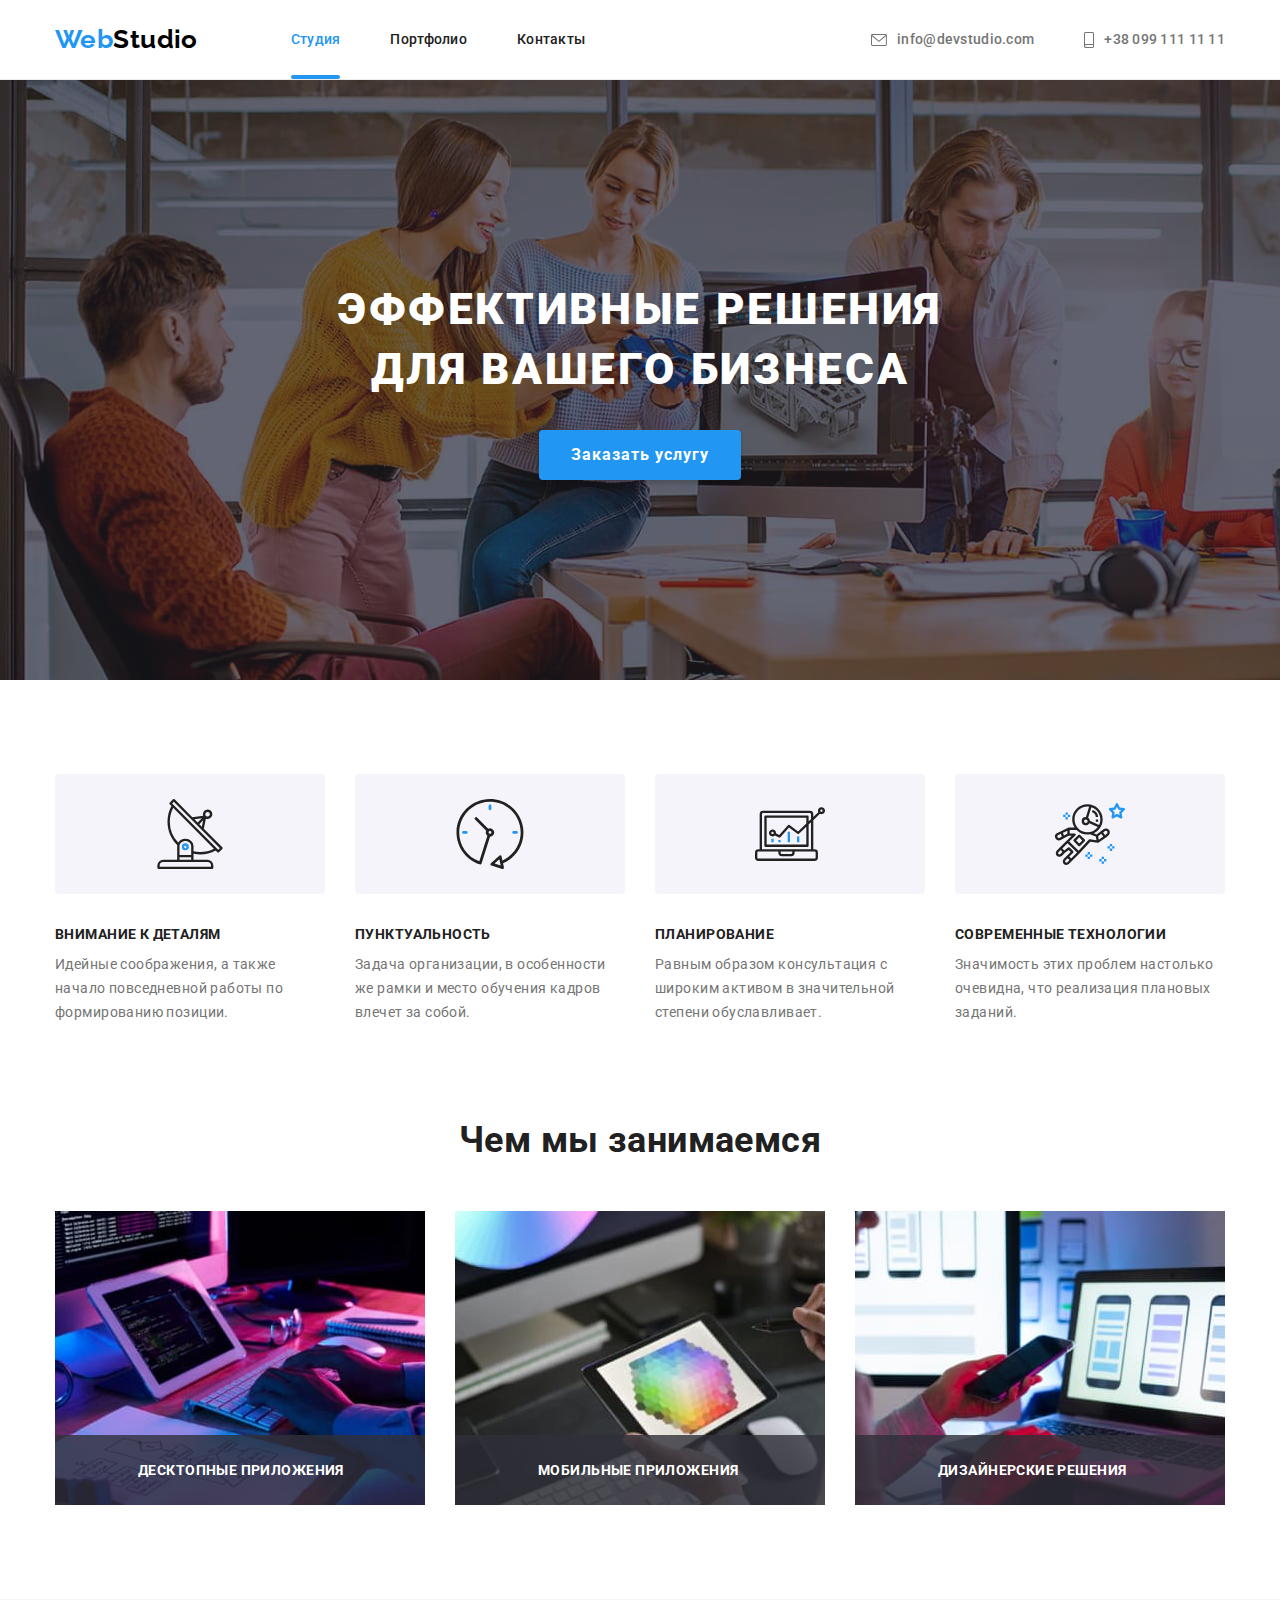
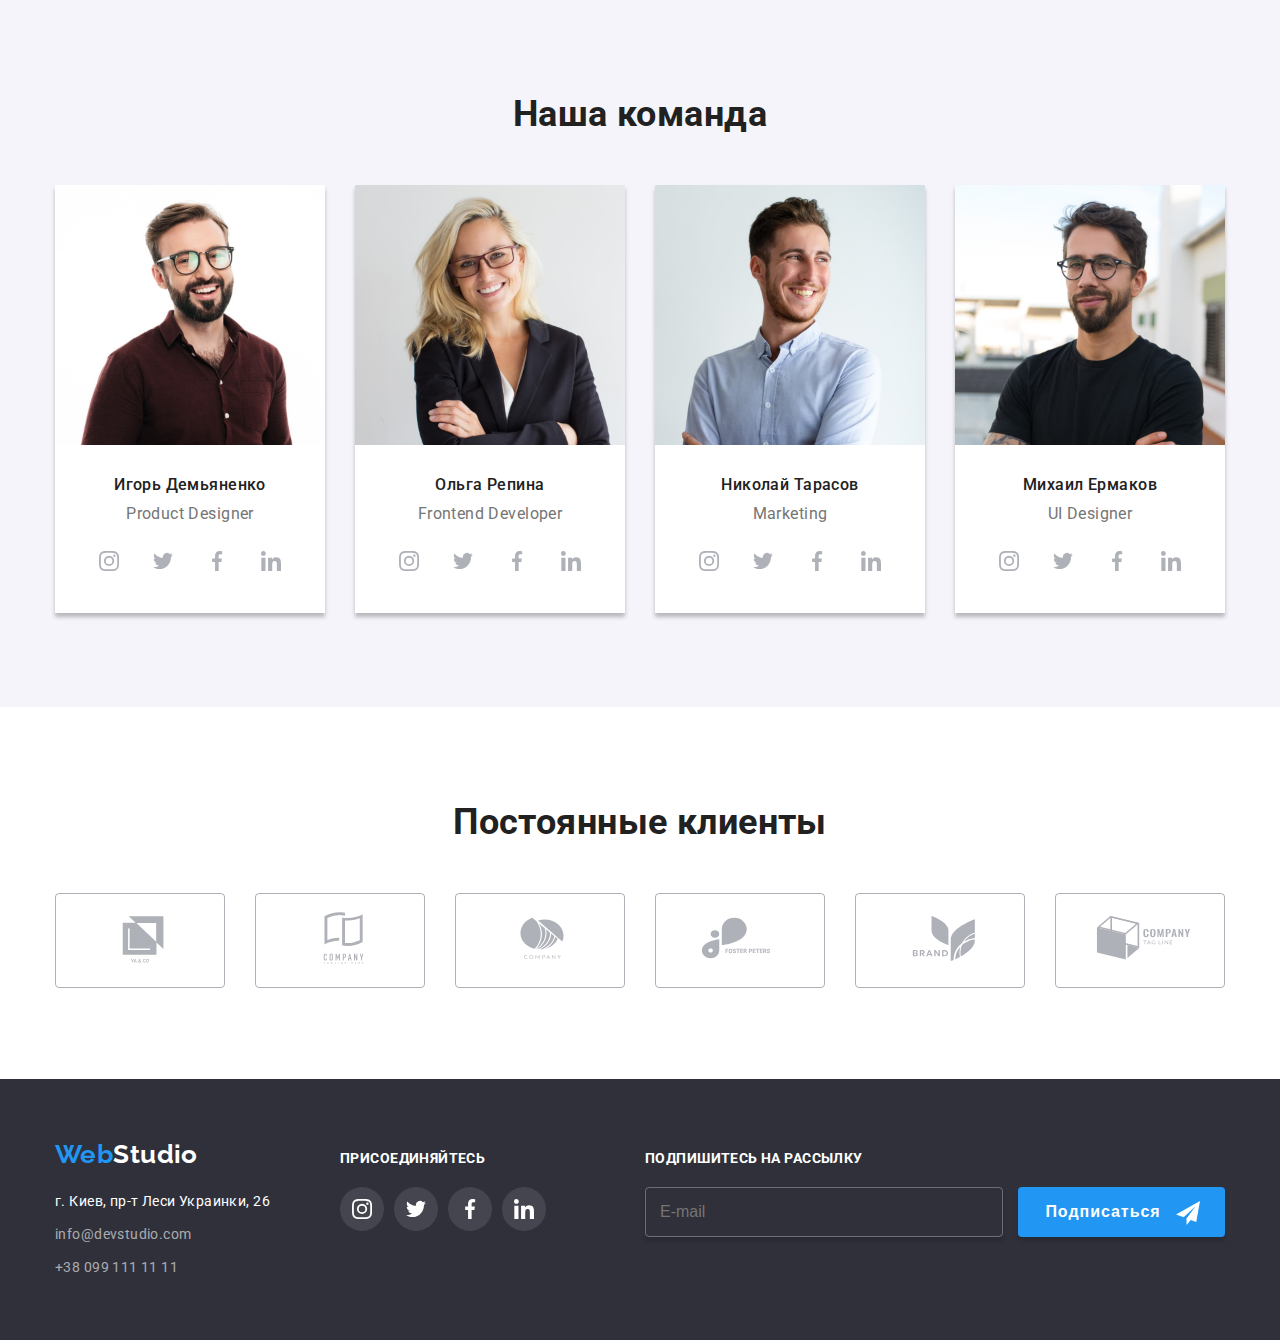
==== commit 71dd5e35: "Add selectors for portfolio in header and footer" ====
--- a/index.html
+++ b/index.html
@@ -520,7 +520,7 @@
         <!-- Ссылки на соцсети -->
 
         <div class="footer__socials">
-          <p class="footer__text">присоединяйтесь</p>
+          <p class="footer__call">присоединяйтесь</p>
           <ul class="socials list">
             <li class="socials__item">
               <div class="social">
@@ -562,13 +562,13 @@
         </div>
 
         <!-- Форма подписки -->
-        <div class="input">
-          <p class="input-text">Подпишитесь на рассылку</p>
-          <form class="form">
-            <input type="email" name="mail" placeholder="E-mail" />
-            <button class="input-btn" type="button">
+        <div class="footer__form">
+          <p class="footer__call">Подпишитесь на рассылку</p>
+          <form class="subscr-form">
+            <input class="subscr-form__input" type="email" name="mail" placeholder="E-mail" />
+            <button class="subscr-btn" type="button">
               Подписаться
-              <svg class="input-icon" width="24" height="24">
+              <svg class="subscr-btn__icon" width="24" height="24">
                 <use href="./images/icons.svg#icon-send"></use>
               </svg>
             </button>
--- a/css/styles.css
+++ b/css/styles.css
@@ -410,7 +410,7 @@
   padding: 12px;
   color: #afb1b8;
   border-radius: 50%;
-  
+
   transition: background-color 250ms var(--cubic), color 250ms var(--cubic);
 }
 
@@ -918,7 +918,7 @@
   margin-left: 70px;
 }
 
-.footer__text {
+.footer__call {
   margin-bottom: 20px;
   text-align: left;
   font-weight: 700;
@@ -941,21 +941,11 @@
 
 /* E-mail input */
 
-.input {
+.footer__form {
   margin-left: auto;
 }
 
-.input-text {
-  margin-bottom: 12px;
-
-  font-weight: 700;
-  line-height: 1.14;
-  line-height: 16px;
-  color: var(--basic-white);
-  text-transform: uppercase;
-}
-
-.input input[type='email'] {
+.subscr-form__input {
 
   padding: 14px 14px;
 
@@ -971,7 +961,7 @@
   border-radius: 4px;
 }
 
-.input-btn {
+.subscr-btn {
   margin-left: 12px;
   padding: 10px 25px 10px 27px;
 
@@ -987,7 +977,7 @@
   border-radius: 4px;
 }
 
-.input-icon {
+.subscr-btn__icon {
   margin-left: 10px;
   vertical-align: middle;
 }
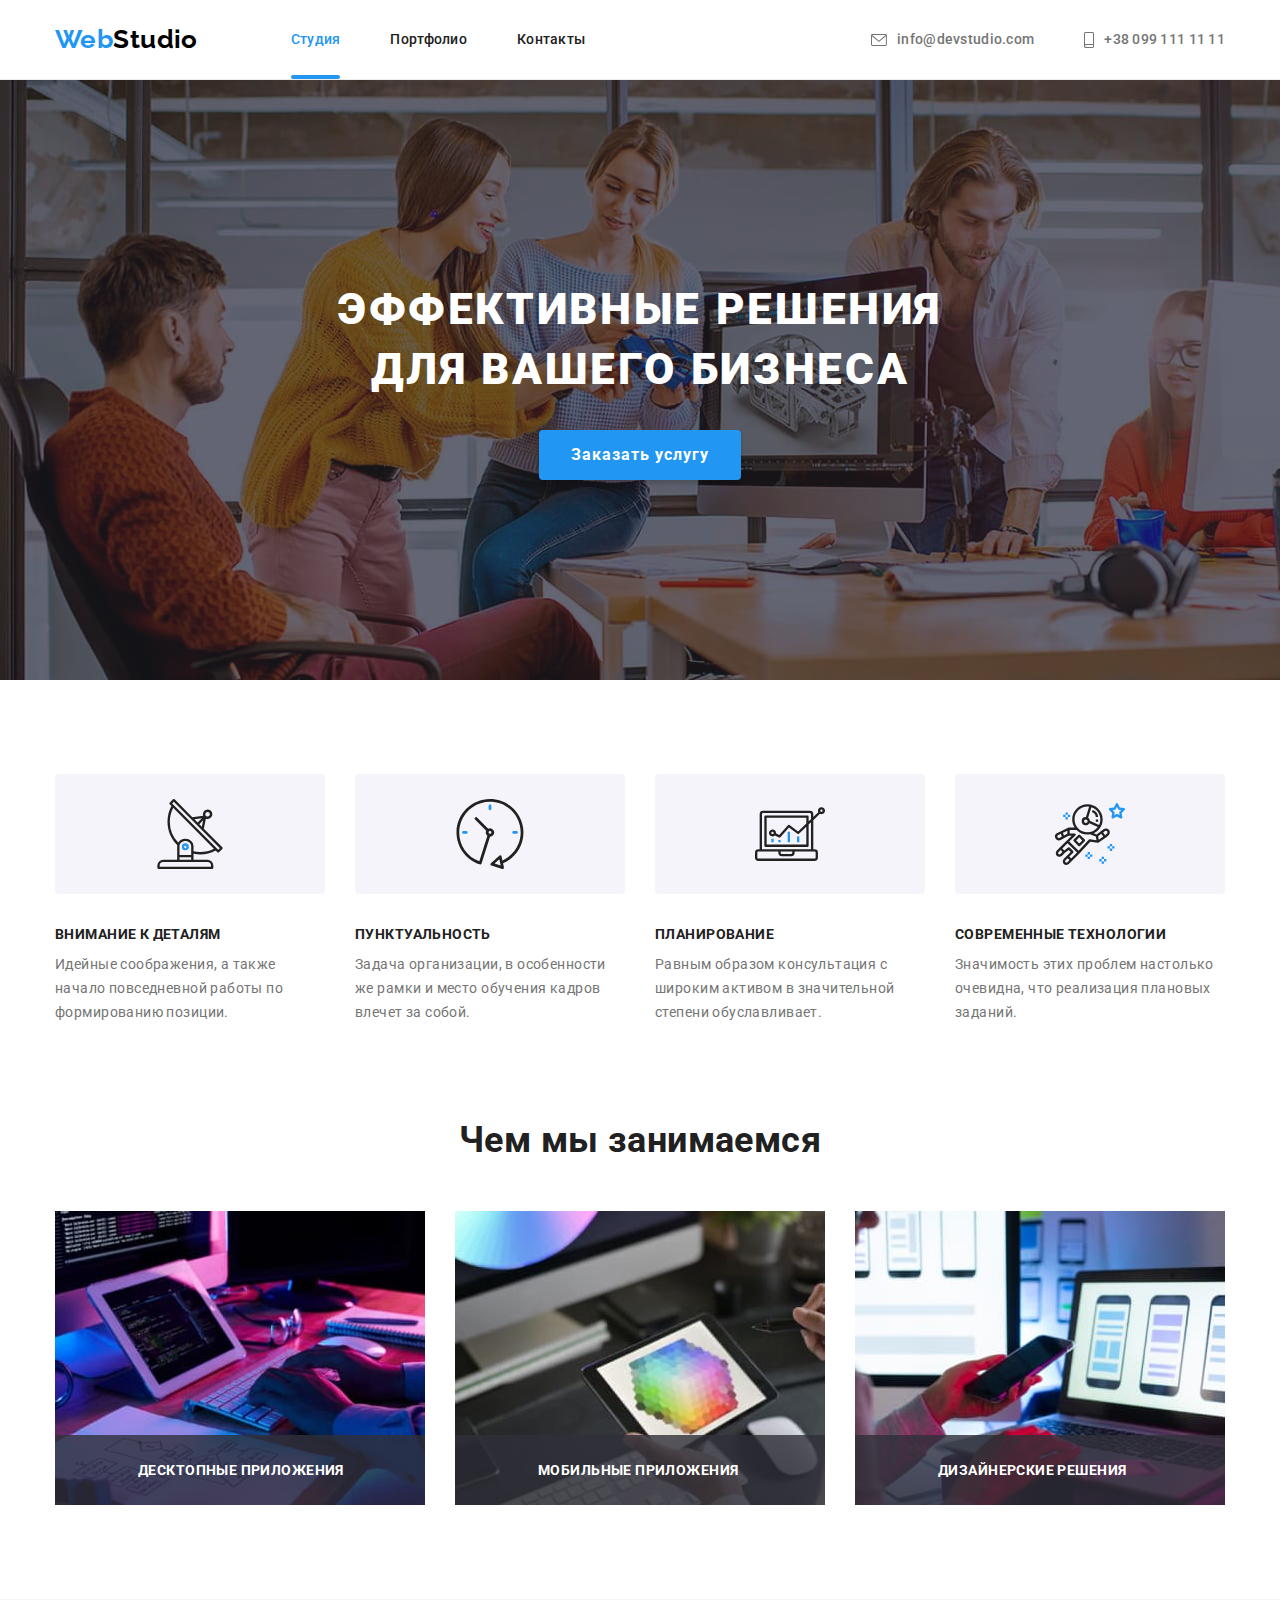
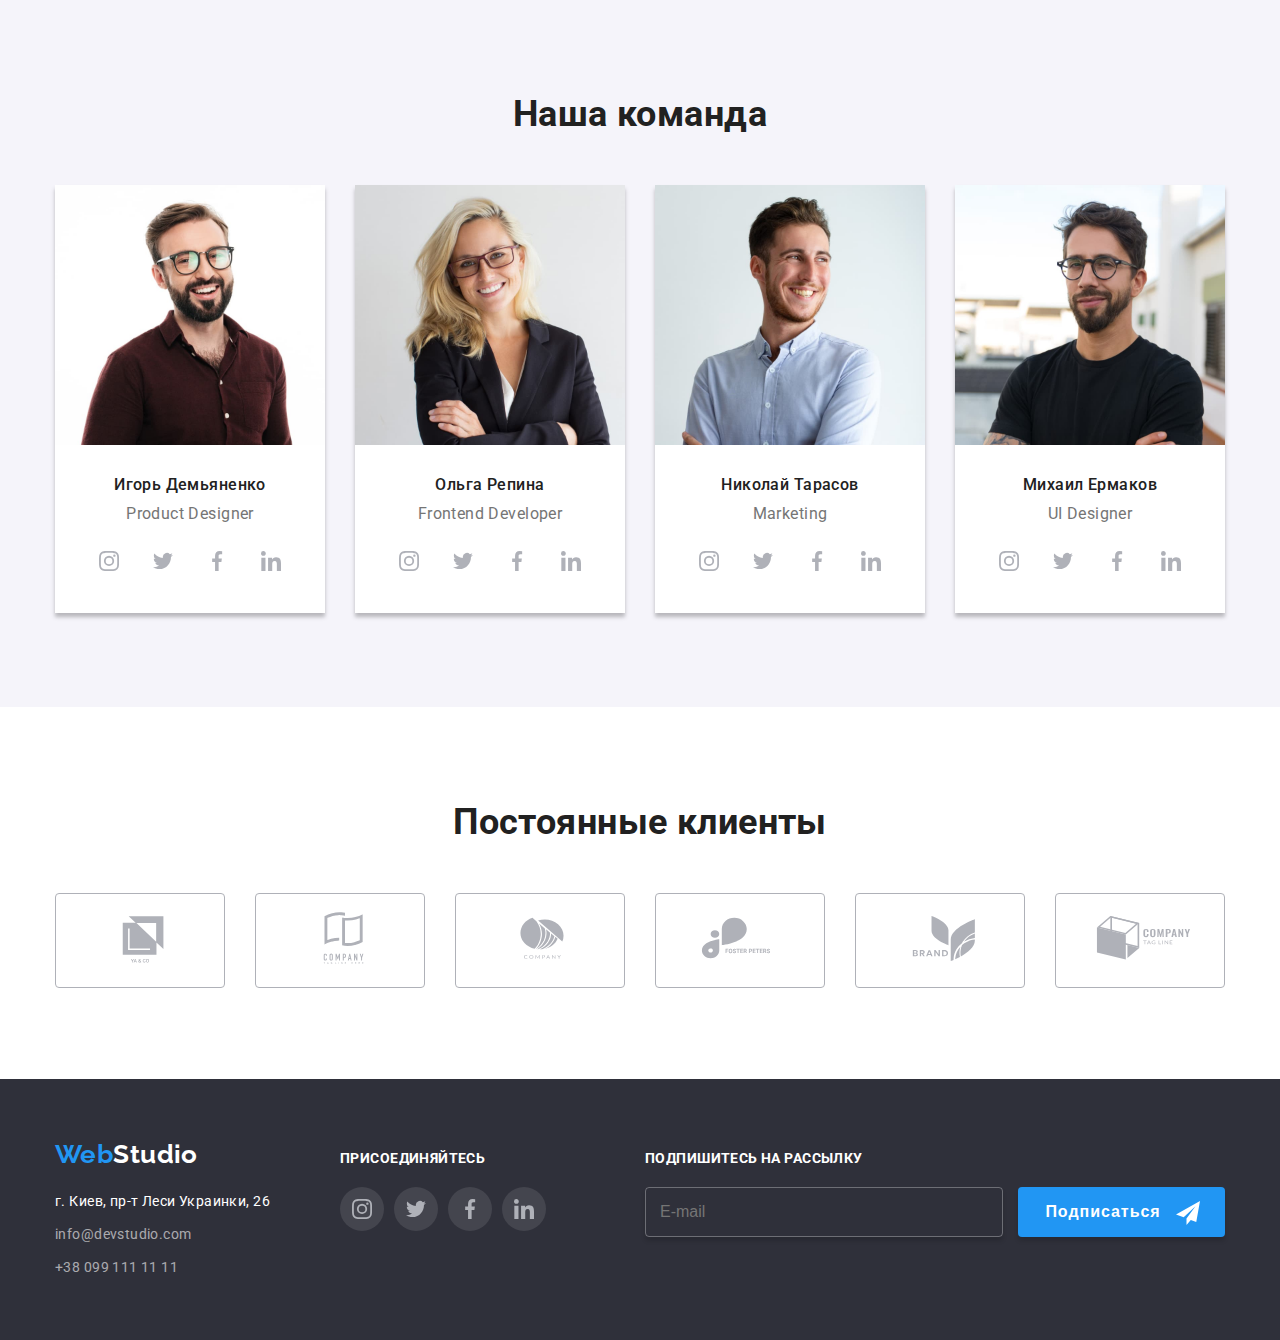
==== commit 768e114c: "Create sass files" ====
--- a/index.html
+++ b/index.html
@@ -16,7 +16,7 @@
       crossorigin="anonymous"
       referrerpolicy="no-referrer"
     />
-    <link rel="stylesheet" href="./css/styles.css" />
+    <link rel="stylesheet" href="./css/main.min.css" />
   </head>
 
   <body>
@@ -26,9 +26,9 @@
       <div class="container main-nav">
         <a class="logo" href="./index.html"><span class="logo__bit">Web</span>Studio</a>
         <nav>
-          <ul class="site-nav list">
+          <ul class="site-nav">
             <li class="site-nav__item site-nav__item--current">
-              <a class="site-nav__link site-nav__link--current" href="">Студия</a>
+              <a class="site-nav__link site-nav__link--current" href="./index.html">Студия</a>
             </li>
             <li class="site-nav__item">
               <a class="site-nav__link" href="./portfolio.html">Портфолио</a>
@@ -36,8 +36,8 @@
             <li class="site-nav__item"><a class="site-nav__link" href="">Контакты</a></li>
           </ul>
         </nav>
-        <ul class="contact-list list">
-          <li class="contact-list__item">
+        <ul class="contacts-list">
+          <li class="contacts-list__item">
             <div class="contact">
               <a class="contact__link" href="mailto:info@devstudio.com">
                 <svg class="contact__icon" width="16" height="12">
@@ -47,7 +47,7 @@
               </a>
             </div>
           </li>
-          <li class="contact-list__item">
+          <li class="contacts-list__item">
             <div class="contact">
               <a class="contact__link" href="tel:+380991111111">
                 <svg class="contact__icon" width="10" height="16">
@@ -74,8 +74,8 @@
       <section class="section features-section">
         <div class="container">
           <h2 hidden class="section__title">Особенности</h2>
-          <ul class="feature-list list">
-            <li class="feature-list__item">
+          <ul class="features-list">
+            <li class="features-list__item">
               <div class="feature">
                 <svg class="feature__icon" width="70" height="70">
                   <use href="./images/icons.svg#icon-antenna"></use>
@@ -88,7 +88,7 @@
                 </div>
               </div>
             </li>
-            <li class="feature-list__item">
+            <li class="features-list__item">
               <div class="feature">
                 <svg class="feature__icon" width="70" height="70">
                   <use href="./images/icons.svg#icon-clock"></use>
@@ -102,7 +102,7 @@
                 </div>
               </div>
             </li>
-            <li class="feature-list__item">
+            <li class="features-list__item">
               <div class="feature">
                 <svg class="feature__icon" width="70" height="70">
                   <use href="./images/icons.svg#icon-diagram"></use>
@@ -116,7 +116,7 @@
                 </div>
               </div>
             </li>
-            <li class="feature-list__item">
+            <li class="features-list__item">
               <div class="feature">
                 <svg class="feature__icon" width="70" height="70">
                   <use href="./images/icons.svg#icon-astronaut"></use>
@@ -134,25 +134,25 @@
       </section>
 
       <!-- Чем мы занимаемся -->
-      <section class="section">
+      <section class="section wedo-section">
         <div class="container">
           <h2 class="section__title">Чем мы занимаемся</h2>
-          <ul class="wedo-list list">
+          <ul class="wedo-list">
             <li class="wedo-list__item">
               <div class="wedo-card">
-                <img src="./images/box1.jpg" alt="Десктопные приложения" width="370" height="294" />
+                <img class="wedo-card__img" src="./images/box1.jpg" alt="Десктопные приложения" width="370" height="294" />
                 <p class="wedo-card__label">Десктопные приложения</p>
               </div>
             </li>
             <li class="wedo-list__item">
               <div class="wedo-card">
-                <img src="./images/box2.jpg" alt="Мобильные приложения" width="370" height="294" />
+                <img class="wedo-card__img" src="./images/box2.jpg" alt="Мобильные приложения" width="370" height="294" />
                 <p class="wedo-card__label">Мобильные приложения</p>
               </div>
             </li>
             <li class="wedo-list__item">
               <div class="wedo-card">
-                <img src="./images/box3.jpg" alt="Дизайнерские решения" width="370" height="294" />
+                <img class="wedo-card__img" src="./images/box3.jpg" alt="Дизайнерские решения" width="370" height="294" />
                 <p class="wedo-card__label">Дизайнерские решения</p>
               </div>
             </li>
@@ -165,7 +165,7 @@
       <section class="section team-section">
         <div class="container">
           <h2 class="section__title">Наша команда</h2>
-          <ul class="team-list list">
+          <ul class="team-list">
             <li class="teammate">
               <img
                 class="teammate__foto"
@@ -177,7 +177,7 @@
               <div class="teammate__meta">
                 <h3 class="teammate__name">Игорь Демьяненко</h3>
                 <p class="teammate__position" lang="en">Product Designer</p>
-                <ul class="socials list">
+                <ul class="socials">
                   <li class="socials__item">
                    <div class="social">
                     <a class="social__link" href="">
@@ -228,7 +228,7 @@
               <div class="teammate__meta">
                 <h3 class="teammate__name">Ольга Репина</h3>
                 <p class="teammate__position" lang="en">Frontend Developer</p>
-                <ul class="socials list">
+                <ul class="socials">
                   <li class="socials__item">
                     <div class="social">
                       <a class="social__link" href="">
@@ -267,7 +267,7 @@
                   </li>
                 </ul>
               </div>
-            </li>
+
             <li class="teammate">
               <img
                 class="teammate__foto"
@@ -279,7 +279,8 @@
               <div class="teammate__meta">
                 <h3 class="teammate__name">Николай Тарасов</h3>
                 <p class="teammate__position" lang="en">Marketing</p>
-                <ul class="socials list">
+                <ul class="socials">
+                  <li class="socials__item">
                   <div class="social">
                     <a class="social__link" href="">
                       <svg class="social__icon" width="20" height="20">
@@ -329,7 +330,7 @@
               <div class="teammate__meta">
                 <h3 class="teammate__name">Михаил Ермаков</h3>
                 <p class="teammate__position" lang="en">UI Designer</p>
-                <ul class="socials list">
+                <ul class="socials">
                   <li class="socials__item">
                    <div class="social">
                     <a class="social__link" href="">
@@ -378,7 +379,7 @@
       <section class="section clients-section">
         <div class="container">
           <h2 class="section__title clients">Постоянные клиенты</h2>
-          <ul class="clients-list list">
+          <ul class="clients-list">
             <li class="clients-list__item">
               <div class="client">
                 <a class="client__link" href="">
@@ -441,8 +442,8 @@
 
       <div data-modal class="backdrop is-hidden">
         <div class="modal">
-          <button data-modal-close class="btn" type="button">
-            <svg class="btn__icon" width="18" height="18">
+          <button data-modal-close class="btn-close" type="button">
+            <svg class="btn-close__icon" width="18" height="18">
               <use href="./images/icons.svg#icon-close"></use>
             </svg>
           </button>
@@ -507,13 +508,15 @@
           <a class="logo footer__logo" href="./index.html"
             ><span class="logo__bit">Web</span><span class="logo__bit--inverse">Studio</span>
           </a>
-          <address class="address">г. Киев, пр-т Леси Украинки, 26</address>
-          <ul class="footer-contact list">
-            <li class="footer-contact__item">
-              <a class="footer-contact__link" href="mailto:info@devstudio.com">info@devstudio.com</a>
-            </li>
-            <li class="footer-contact__item">
-              <a class="footer-contact__link" href="tel:+380991111111">+38 099 111 11 11</a>
+          <address class="footer__address">г. Киев, пр-т Леси Украинки, 26</address>
+          <ul class="footer-contacts">
+            <li class="footer-contacts__item">
+              <a class="footer-contacts__link" href="mailto:info@devstudio.com"
+              >info@devstudio.com</a
+            >
+            </li>
+            <li class="footer-contacts__item">
+              <a class="footer-contacts__link" href="tel:+380991111111">+38 099 111 11 11</a>
             </li>
           </ul>
         </div>
@@ -521,7 +524,7 @@
 
         <div class="footer__socials">
           <p class="footer__call">присоединяйтесь</p>
-          <ul class="socials list">
+          <ul class="socials">
             <li class="socials__item">
               <div class="social">
                 <a class="social__link social__link--white" href="">
@@ -566,9 +569,9 @@
           <p class="footer__call">Подпишитесь на рассылку</p>
           <form class="subscr-form">
             <input class="subscr-form__input" type="email" name="mail" placeholder="E-mail" />
-            <button class="subscr-btn" type="button">
+            <button class="btn-subscr" type="button">
               Подписаться
-              <svg class="subscr-btn__icon" width="24" height="24">
+              <svg class="btn-subscr__icon" width="24" height="24">
                 <use href="./images/icons.svg#icon-send"></use>
               </svg>
             </button>
--- a/css/main.min.css
+++ b/css/main.min.css
@@ -0,0 +1 @@
+:root{--primary-text-color: #212121;--main-background-color: #ffffff;--accent-color: #2196f3;--basic-white: #ffffff;--cubic: cubic-bezier(0.4, 0, 0.2, 1)}*,*::before,*::after{box-sizing:inherit}address{font-style:normal}h1,h2,h3,p{margin-top:0;margin-bottom:0}img,video{max-width:100%;height:auto}ul,ol{margin:0;padding:0;list-style-type:none}a{display:inline-block}p{margin:0}fieldset{margin:0;padding:0;border:0}legend{padding:0}html{scroll-behavior:smooth;box-sizing:border-box}body{margin:0;color:#757575;font-size:14px;letter-spacing:.03em;font-family:Roboto,sans-serif}.section{padding-top:94px;padding-bottom:94px}.container{width:1200px;padding-right:15px;padding-left:15px;margin:0 auto}.backdrop.is-hidden{visibility:hidden;opacity:0;pointer-events:none}.backdrop.is-hidden .modal{transform:translate(-50%, -50%) scale(0.9)}.button{min-width:200px;padding:10px 32px;font-family:inherit;font-weight:700;font-size:16px;line-height:1.88;letter-spacing:.06em;text-align:center;color:var(--basic-white);background-color:var(--accent-color);border-color:rgba(0,0,0,0);box-shadow:0px 4px 4px rgba(0,0,0,.15);border:none;border-radius:4px;transition-property:background-color;transition-duration:250ms;transition-timing-function:var(--cubic)}.button:hover,.button:focus{background-color:#188ce8;cursor:pointer}.btn-filter{min-width:73px;padding:6px 22px;font-family:inherit;font-weight:500;font-size:16px;line-height:1.62;color:var(--primary-text-color);background-color:#f5f4fa;border:none;border-radius:4px;transition:background-color 250ms var(--cubic),color 250ms var(--cubic),box-shadow 250ms var(--cubic)}.btn-filter:hover,.btn-filter:focus{background-color:var(--accent-color);color:var(--basic-white);box-shadow:0px 4px 4px rgba(0,0,0,.25);cursor:pointer}.btn-filter--active{background-color:var(--accent-color);color:var(--basic-white)}.btn-close{position:absolute;right:8px;top:8px;display:flex;justify-content:center;align-items:center;padding:0;width:30px;height:30px;background-color:var(--basic-white);border:1px solid rgba(0,0,0,.1);border-radius:50%;transition:color 250ms var(--cubic)}.btn-close:hover{cursor:pointer;color:var(--accent-color);cursor:pointer}.btn-close__icon{fill:currentColor}.btn-send{position:relative;left:50%;transform:translate(-50%, 0);padding:10px 55px 10px 56px;font-weight:700;font-size:16px;line-height:1.88;text-align:center;letter-spacing:.06em;color:var(--basic-white);background-color:var(--accent-color);box-shadow:0px 4px 4px rgba(0,0,0,.15);border:none;border-radius:4px;transition:background-color 250ms var(--cubic)}.btn-send:hover,.btn-send:focus{background-color:#188ce8;cursor:pointer}.btn-subscr{margin-left:12px;padding:10px 25px 10px 27px;font-weight:700;font-size:16px;line-height:1.88;letter-spacing:.06em;color:var(--basic-white);background-color:var(--accent-color);box-shadow:0px 4px 4px rgba(0,0,0,.15);border:none;border-radius:4px}.btn-subscr__icon{margin-left:10px;vertical-align:middle}.clients-list{display:flex;justify-content:center;align-items:center;gap:30px}.clients-list__item{width:170px;height:92px}.client__link{display:block;width:100%;height:100%;padding:15px 35px;fill:#afb1b8;border:1px solid #afb1b8;border-radius:4px;transition:fill 250ms var(--cubic),border 250ms var(--cubic)}.client__link:hover,.client__link:focus{fill:var(--accent-color);border:1px solid var(--accent-color)}.contacts-list{display:flex;margin-left:auto;gap:50px}.contact__link{display:flex;justify-content:center;align-items:center;padding-top:32px;padding-bottom:31px;font-weight:500;line-height:1.14;letter-spacing:.02em;color:#757575;text-decoration:none;transition-property:color;transition-duration:250ms;transition-timing-function:var(--cubic)}.contact__link:hover,.contact__link:focus{color:var(--accent-color)}.contact__icon{fill:currentColor;margin-right:10px;transition-property:fill;transition-duration:250ms;transition-timing-function:var(--cubic)}.contact__icon:hover,.contact__icon:focus{fill:var(--accent-color)}.features-section{padding-bottom:0}.features-list{display:flex;gap:30px}.features-list__item{width:270px}.feature__icon{padding:25px 100px;width:270px;height:120px;margin-bottom:30px;background-color:#f5f4fa;border:none;border-radius:4px}.feature__title{margin-bottom:10px;font-size:14px;line-height:1.14;color:var(--primary-text-color);text-transform:uppercase}.feature__description{width:270px;line-height:1.71}.filters-list{display:flex;justify-content:center;margin-bottom:50px;gap:8px}.footer__form{margin-left:auto}.subscr-form__input{padding:14px 14px;width:358px;font-size:16px;line-height:1.25;color:rgba(255,255,255,.6);background-color:rgba(0,0,0,0);border:1px solid rgba(255,255,255,.3);box-shadow:0px 4px 4px rgba(0,0,0,.15);border-radius:4px}.footer__socials{margin-left:70px}.footer__call{margin-bottom:20px;text-align:left;font-weight:700;line-height:1.14;text-transform:uppercase;color:var(--basic-white)}.social__link--white{color:var(--basic-white);background-color:rgba(255,255,255,.1);transition:background-color 250ms var(--cubic)}.social__link--white:hover,.social__link--white:focus{background-color:var(--accent-color)}.footer{padding-top:60px;padding-bottom:60px;line-height:1.71;background-color:#2f303a}.footer-container{display:flex;align-items:baseline}.footer__logo{display:block;margin-bottom:20px}.footer__address{font-style:normal;color:var(--basic-white)}.footer-contacts__item{margin-top:9px}.footer-contacts__link{font-style:normal;color:rgba(255,255,255,.6);text-decoration:none;transition:color 250ms var(--cubic)}.footer-contacts__link:hover,.footer-contacts__link:focus{color:var(--accent-color)}.form{margin-bottom:20px}.modal-form__title{margin-bottom:12px;font-weight:700;font-size:20px;line-height:1.15;text-align:center;letter-spacing:.03em;color:var(--primary-text-color)}.form-field{position:relative;display:flex;flex-direction:column;margin-bottom:10px}.form-field__label{margin-bottom:4px;font-size:12px;line-height:1.17;letter-spacing:.01em}.form-field__input{margin:0;padding:11px 42px;border:1px solid rgba(33,33,33,.2);border-radius:4px;transition:border 250ms var(--cubic)}.form-field__input:hover,.form-field__input:focus{outline:1px solid var(--accent-color);cursor:pointer}.form-field__input:hover+.form-field__icon,.form-field__input:focus+.form-field__icon{fill:var(--accent-color)}.form-field__icon{position:absolute;left:12px;top:29px;transition:fill 250ms var(--cubic)}.page-header{border-bottom:1px solid #ececec}.hero{padding:200px 0;text-align:center}.hero-overlay{height:600px;max-width:1600px;margin-left:auto;margin-right:auto;background-image:linear-gradient(to right, rgba(47, 48, 58, 0.4), rgba(47, 48, 58, 0.4)),url(../images/hero.jpg);background-size:cover;background-repeat:no-repeat;background-color:#2f303a}.hero__title{width:696px;margin:0 auto;margin-bottom:30px;font-weight:900;font-size:44px;line-height:1.36;letter-spacing:.06em;color:var(--basic-white);text-align:center;text-transform:uppercase}.link{text-decoration:none;color:inherit}.logo{font-family:Raleway,bold;font-weight:700;font-size:26px;line-height:1.19;color:#000;text-decoration:none}.logo__bit{color:var(--accent-color)}.logo__bit--inverse{color:var(--basic-white)}.backdrop{position:fixed;left:0;top:0;width:100%;height:100%;background-color:rgba(0,0,0,.2);visibility:visible;opacity:1;transition:opacity 250ms var(--cubic),visibility 250ms var(--cubic)}.modal{position:absolute;left:50%;top:50%;width:528px;padding:40px;background-color:var(--basic-white);box-shadow:0px 1px 3px rgba(0,0,0,.12),0px 1px 1px rgba(0,0,0,.14),0px 2px 1px rgba(0,0,0,.2);border-radius:4px;transform:translate(-50%, -50%) scale(1);transition:transform 250ms var(--cubic)}.team-section{background-color:#f5f4fa}.team-list{display:flex;gap:30px}.teammate{box-shadow:0px 4px 4px rgba(0,0,0,.25)}.teammate__meta{width:270px;padding-top:30px;padding-bottom:30px;text-align:center;background-color:var(--basic-white)}.teammate__foto{display:block;max-width:100%;height:auto}.teammate__name{margin-bottom:10px;font-weight:500;font-size:16px;line-height:1.19;color:var(--primary-text-color)}.teammate__position{font-size:16px;line-height:1.19;margin-bottom:16px}.socials{display:flex;justify-content:center;align-items:center;gap:10px}.social__link{display:flex;justify-content:center;align-items:center;padding:12px;color:#afb1b8;border-radius:50%;transition:background-color 250ms var(--cubic),color 250ms var(--cubic)}.social__link:hover,.social__link:focus{background-color:var(--accent-color);color:var(--basic-white)}.social__icon{fill:currentColor}.main-nav{display:flex;align-items:center}nav{margin-left:93px}.site-nav{display:flex;gap:50px;font-weight:500;line-height:1.14;letter-spacing:.02em;color:var(--primary-text-color)}.site-nav__item{position:relative}.site-nav__link{display:block;padding-top:32px;padding-bottom:31px;text-decoration:none;color:inherit;transition-property:color;transition-duration:250ms;transition-timing-function:var(--cubic)}.site-nav__link:hover,.site-nav__link:focus{color:var(--accent-color)}.site-nav__link--current{color:var(--accent-color)}.site-nav__item--current::after{content:"";position:absolute;left:0;bottom:0;display:inline-block;width:100%;height:4px;background-color:#2196f3;border-radius:2px}.comment{margin-bottom:20px}.comment__text{height:120px;padding:11px 15px;outline:1px solid rgba(33,33,33,.2);border-radius:4px;resize:none;transition:outline 250ms var(--cubic)}.comment__label::-moz-placeholder{font-size:12px;line-height:1.17;letter-spacing:.01em;color:rgba(117,117,117,.5)}.comment__label:-ms-input-placeholder{font-size:12px;line-height:1.17;letter-spacing:.01em;color:rgba(117,117,117,.5)}.comment__label::placeholder{font-size:12px;line-height:1.17;letter-spacing:.01em;color:rgba(117,117,117,.5)}.comment__text:hover,.comment__text:focus{outline:1px solid var(--accent-color);cursor:pointer}.section__title{margin-bottom:50px;font-size:36px;line-height:1.17;color:var(--primary-text-color);text-align:center}.wedo-list{display:flex;gap:30px}.wedo-card__img{display:block}.wedo-card::before{content:"";position:absolute;left:0;bottom:0;display:inline-block;width:100%;height:70px;background-color:rgba(47,48,58,.8)}.wedo-card{position:relative}.wedo-card__label{position:absolute;left:83px;bottom:27px;font-weight:700;line-height:1.17;color:var(--basic-white);text-align:center;text-transform:uppercase}.works-list{display:flex;flex-wrap:wrap}.works-list__item{width:370px;margin-right:30px;margin-bottom:30px;cursor:pointer;transition:box-shadow 250ms var(--cubic)}.works-list__item:nth-child(3n){margin-right:0}.works-list__item:nth-last-child(-n+3){margin-bottom:0}.works-list__item:hover,.works-list__item:focus{box-shadow:0px 4px 4px rgba(0,0,0,.25)}.work__meta{padding:20px 24px;border:1px solid #eee;border-top:none}.work__image{display:block}.work__title{margin-bottom:4px;font-size:18px;line-height:2;color:var(--primary-text-color);letter-spacing:.06em}.work__type{font-size:16px;line-height:1.88}.work__thumb{position:relative;overflow:hidden}.work__thumb::before{content:"";position:absolute;left:0;top:0;width:100%;height:100%;background-color:rgba(33,150,243,.9);transform:translateY(101%);transition:transform 250ms var(--cubic)}.works-list__item:hover .work__thumb::before,.works-list__item:focus .work__thumb::before{transform:translateY(0)}.work__descr{position:absolute;left:50%;top:50%;width:322px;transform:translate(-50%, -50%);font-size:18px;line-height:1.56;color:var(--basic-white);opacity:0;transition:opacity 250ms var(--cubic)}.works-list__item:hover .work__descr,.works-list__item:focus .work__descr{opacity:1}.checkbox{position:relative;display:flex;justify-content:center;align-items:center;margin-bottom:30px;line-height:1.71}.checkbox__input{-webkit-appearance:none;-moz-appearance:none;appearance:none;position:absolute}.checkbox__label{margin-left:7px}.checkbox__icon--active{position:absolute;top:5px;left:12px;padding:4px 2px 3px 3px;background-color:var(--accent-color);border-radius:2px;opacity:0;transition:opacity 250ms var(--cubic)}.checkbox__input:checked+.checkbox__icon--active{opacity:1}.checkbox__icon--nonactive{opacity:1;transition:opacity 250ms var(--cubic)}.checkbox__input:checked~.checkbox__icon--nonactive{opacity:0}.checkbox__link{color:var(--accent-color)}/*# sourceMappingURL=main.min.css.map */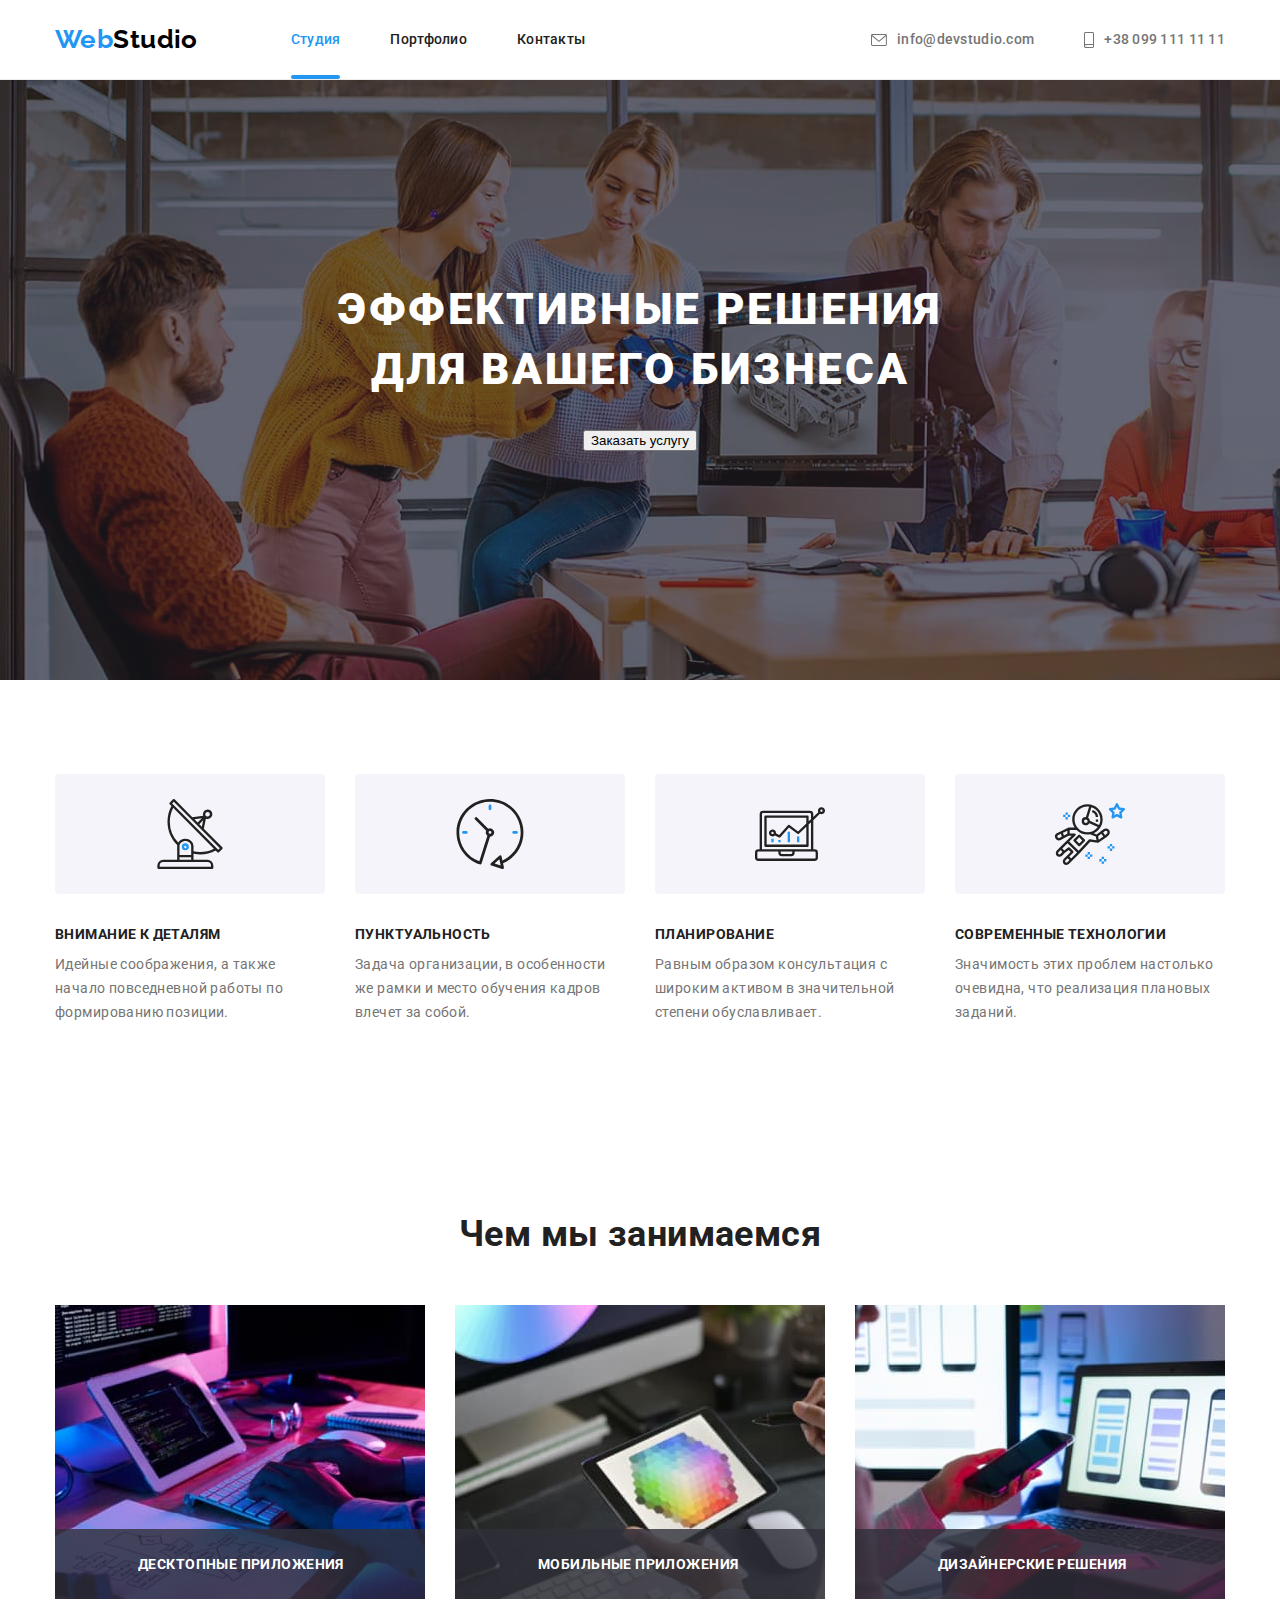
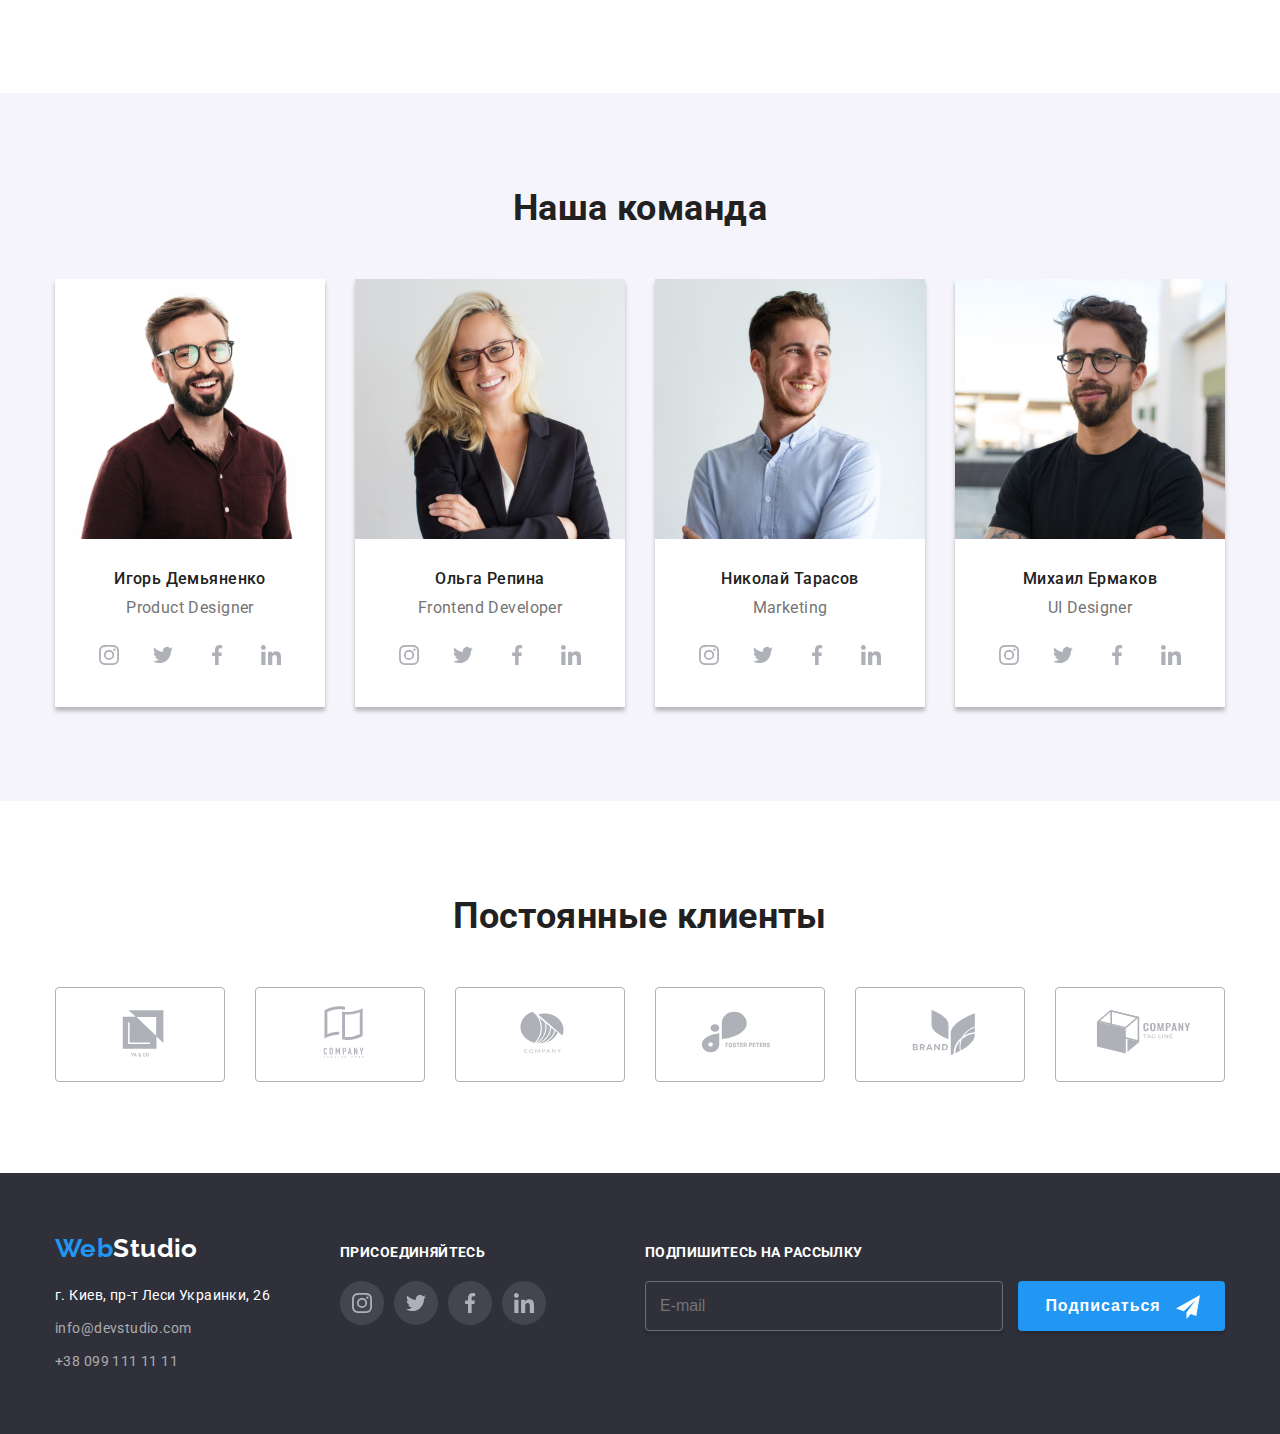
==== commit 1593d5dd: "Edit components" ====
--- a/index.html
+++ b/index.html
@@ -66,7 +66,7 @@
       <section class="hero hero-overlay">
         <div class="container">
           <h1 class="hero__title">Эффективные решения для вашего бизнеса</h1>
-          <button data-modal-open class="button" type="button">Заказать услугу</button>
+          <button data-modal-open class="hero-button" type="button">Заказать услугу</button>
         </div>
       </section>
 
--- a/css/main.min.css
+++ b/css/main.min.css
@@ -1 +1 @@
-:root{--primary-text-color: #212121;--main-background-color: #ffffff;--accent-color: #2196f3;--basic-white: #ffffff;--cubic: cubic-bezier(0.4, 0, 0.2, 1)}*,*::before,*::after{box-sizing:inherit}address{font-style:normal}h1,h2,h3,p{margin-top:0;margin-bottom:0}img,video{max-width:100%;height:auto}ul,ol{margin:0;padding:0;list-style-type:none}a{display:inline-block}p{margin:0}fieldset{margin:0;padding:0;border:0}legend{padding:0}html{scroll-behavior:smooth;box-sizing:border-box}body{margin:0;color:#757575;font-size:14px;letter-spacing:.03em;font-family:Roboto,sans-serif}.section{padding-top:94px;padding-bottom:94px}.container{width:1200px;padding-right:15px;padding-left:15px;margin:0 auto}.backdrop.is-hidden{visibility:hidden;opacity:0;pointer-events:none}.backdrop.is-hidden .modal{transform:translate(-50%, -50%) scale(0.9)}.button{min-width:200px;padding:10px 32px;font-family:inherit;font-weight:700;font-size:16px;line-height:1.88;letter-spacing:.06em;text-align:center;color:var(--basic-white);background-color:var(--accent-color);border-color:rgba(0,0,0,0);box-shadow:0px 4px 4px rgba(0,0,0,.15);border:none;border-radius:4px;transition-property:background-color;transition-duration:250ms;transition-timing-function:var(--cubic)}.button:hover,.button:focus{background-color:#188ce8;cursor:pointer}.btn-filter{min-width:73px;padding:6px 22px;font-family:inherit;font-weight:500;font-size:16px;line-height:1.62;color:var(--primary-text-color);background-color:#f5f4fa;border:none;border-radius:4px;transition:background-color 250ms var(--cubic),color 250ms var(--cubic),box-shadow 250ms var(--cubic)}.btn-filter:hover,.btn-filter:focus{background-color:var(--accent-color);color:var(--basic-white);box-shadow:0px 4px 4px rgba(0,0,0,.25);cursor:pointer}.btn-filter--active{background-color:var(--accent-color);color:var(--basic-white)}.btn-close{position:absolute;right:8px;top:8px;display:flex;justify-content:center;align-items:center;padding:0;width:30px;height:30px;background-color:var(--basic-white);border:1px solid rgba(0,0,0,.1);border-radius:50%;transition:color 250ms var(--cubic)}.btn-close:hover{cursor:pointer;color:var(--accent-color);cursor:pointer}.btn-close__icon{fill:currentColor}.btn-send{position:relative;left:50%;transform:translate(-50%, 0);padding:10px 55px 10px 56px;font-weight:700;font-size:16px;line-height:1.88;text-align:center;letter-spacing:.06em;color:var(--basic-white);background-color:var(--accent-color);box-shadow:0px 4px 4px rgba(0,0,0,.15);border:none;border-radius:4px;transition:background-color 250ms var(--cubic)}.btn-send:hover,.btn-send:focus{background-color:#188ce8;cursor:pointer}.btn-subscr{margin-left:12px;padding:10px 25px 10px 27px;font-weight:700;font-size:16px;line-height:1.88;letter-spacing:.06em;color:var(--basic-white);background-color:var(--accent-color);box-shadow:0px 4px 4px rgba(0,0,0,.15);border:none;border-radius:4px}.btn-subscr__icon{margin-left:10px;vertical-align:middle}.clients-list{display:flex;justify-content:center;align-items:center;gap:30px}.clients-list__item{width:170px;height:92px}.client__link{display:block;width:100%;height:100%;padding:15px 35px;fill:#afb1b8;border:1px solid #afb1b8;border-radius:4px;transition:fill 250ms var(--cubic),border 250ms var(--cubic)}.client__link:hover,.client__link:focus{fill:var(--accent-color);border:1px solid var(--accent-color)}.contacts-list{display:flex;margin-left:auto;gap:50px}.contact__link{display:flex;justify-content:center;align-items:center;padding-top:32px;padding-bottom:31px;font-weight:500;line-height:1.14;letter-spacing:.02em;color:#757575;text-decoration:none;transition-property:color;transition-duration:250ms;transition-timing-function:var(--cubic)}.contact__link:hover,.contact__link:focus{color:var(--accent-color)}.contact__icon{fill:currentColor;margin-right:10px;transition-property:fill;transition-duration:250ms;transition-timing-function:var(--cubic)}.contact__icon:hover,.contact__icon:focus{fill:var(--accent-color)}.features-section{padding-bottom:0}.features-list{display:flex;gap:30px}.features-list__item{width:270px}.feature__icon{padding:25px 100px;width:270px;height:120px;margin-bottom:30px;background-color:#f5f4fa;border:none;border-radius:4px}.feature__title{margin-bottom:10px;font-size:14px;line-height:1.14;color:var(--primary-text-color);text-transform:uppercase}.feature__description{width:270px;line-height:1.71}.filters-list{display:flex;justify-content:center;margin-bottom:50px;gap:8px}.footer__form{margin-left:auto}.subscr-form__input{padding:14px 14px;width:358px;font-size:16px;line-height:1.25;color:rgba(255,255,255,.6);background-color:rgba(0,0,0,0);border:1px solid rgba(255,255,255,.3);box-shadow:0px 4px 4px rgba(0,0,0,.15);border-radius:4px}.footer__socials{margin-left:70px}.footer__call{margin-bottom:20px;text-align:left;font-weight:700;line-height:1.14;text-transform:uppercase;color:var(--basic-white)}.social__link--white{color:var(--basic-white);background-color:rgba(255,255,255,.1);transition:background-color 250ms var(--cubic)}.social__link--white:hover,.social__link--white:focus{background-color:var(--accent-color)}.footer{padding-top:60px;padding-bottom:60px;line-height:1.71;background-color:#2f303a}.footer-container{display:flex;align-items:baseline}.footer__logo{display:block;margin-bottom:20px}.footer__address{font-style:normal;color:var(--basic-white)}.footer-contacts__item{margin-top:9px}.footer-contacts__link{font-style:normal;color:rgba(255,255,255,.6);text-decoration:none;transition:color 250ms var(--cubic)}.footer-contacts__link:hover,.footer-contacts__link:focus{color:var(--accent-color)}.form{margin-bottom:20px}.modal-form__title{margin-bottom:12px;font-weight:700;font-size:20px;line-height:1.15;text-align:center;letter-spacing:.03em;color:var(--primary-text-color)}.form-field{position:relative;display:flex;flex-direction:column;margin-bottom:10px}.form-field__label{margin-bottom:4px;font-size:12px;line-height:1.17;letter-spacing:.01em}.form-field__input{margin:0;padding:11px 42px;border:1px solid rgba(33,33,33,.2);border-radius:4px;transition:border 250ms var(--cubic)}.form-field__input:hover,.form-field__input:focus{outline:1px solid var(--accent-color);cursor:pointer}.form-field__input:hover+.form-field__icon,.form-field__input:focus+.form-field__icon{fill:var(--accent-color)}.form-field__icon{position:absolute;left:12px;top:29px;transition:fill 250ms var(--cubic)}.page-header{border-bottom:1px solid #ececec}.hero{padding:200px 0;text-align:center}.hero-overlay{height:600px;max-width:1600px;margin-left:auto;margin-right:auto;background-image:linear-gradient(to right, rgba(47, 48, 58, 0.4), rgba(47, 48, 58, 0.4)),url(../images/hero.jpg);background-size:cover;background-repeat:no-repeat;background-color:#2f303a}.hero__title{width:696px;margin:0 auto;margin-bottom:30px;font-weight:900;font-size:44px;line-height:1.36;letter-spacing:.06em;color:var(--basic-white);text-align:center;text-transform:uppercase}.link{text-decoration:none;color:inherit}.logo{font-family:Raleway,bold;font-weight:700;font-size:26px;line-height:1.19;color:#000;text-decoration:none}.logo__bit{color:var(--accent-color)}.logo__bit--inverse{color:var(--basic-white)}.backdrop{position:fixed;left:0;top:0;width:100%;height:100%;background-color:rgba(0,0,0,.2);visibility:visible;opacity:1;transition:opacity 250ms var(--cubic),visibility 250ms var(--cubic)}.modal{position:absolute;left:50%;top:50%;width:528px;padding:40px;background-color:var(--basic-white);box-shadow:0px 1px 3px rgba(0,0,0,.12),0px 1px 1px rgba(0,0,0,.14),0px 2px 1px rgba(0,0,0,.2);border-radius:4px;transform:translate(-50%, -50%) scale(1);transition:transform 250ms var(--cubic)}.team-section{background-color:#f5f4fa}.team-list{display:flex;gap:30px}.teammate{box-shadow:0px 4px 4px rgba(0,0,0,.25)}.teammate__meta{width:270px;padding-top:30px;padding-bottom:30px;text-align:center;background-color:var(--basic-white)}.teammate__foto{display:block;max-width:100%;height:auto}.teammate__name{margin-bottom:10px;font-weight:500;font-size:16px;line-height:1.19;color:var(--primary-text-color)}.teammate__position{font-size:16px;line-height:1.19;margin-bottom:16px}.socials{display:flex;justify-content:center;align-items:center;gap:10px}.social__link{display:flex;justify-content:center;align-items:center;padding:12px;color:#afb1b8;border-radius:50%;transition:background-color 250ms var(--cubic),color 250ms var(--cubic)}.social__link:hover,.social__link:focus{background-color:var(--accent-color);color:var(--basic-white)}.social__icon{fill:currentColor}.main-nav{display:flex;align-items:center}nav{margin-left:93px}.site-nav{display:flex;gap:50px;font-weight:500;line-height:1.14;letter-spacing:.02em;color:var(--primary-text-color)}.site-nav__item{position:relative}.site-nav__link{display:block;padding-top:32px;padding-bottom:31px;text-decoration:none;color:inherit;transition-property:color;transition-duration:250ms;transition-timing-function:var(--cubic)}.site-nav__link:hover,.site-nav__link:focus{color:var(--accent-color)}.site-nav__link--current{color:var(--accent-color)}.site-nav__item--current::after{content:"";position:absolute;left:0;bottom:0;display:inline-block;width:100%;height:4px;background-color:#2196f3;border-radius:2px}.comment{margin-bottom:20px}.comment__text{height:120px;padding:11px 15px;outline:1px solid rgba(33,33,33,.2);border-radius:4px;resize:none;transition:outline 250ms var(--cubic)}.comment__label::-moz-placeholder{font-size:12px;line-height:1.17;letter-spacing:.01em;color:rgba(117,117,117,.5)}.comment__label:-ms-input-placeholder{font-size:12px;line-height:1.17;letter-spacing:.01em;color:rgba(117,117,117,.5)}.comment__label::placeholder{font-size:12px;line-height:1.17;letter-spacing:.01em;color:rgba(117,117,117,.5)}.comment__text:hover,.comment__text:focus{outline:1px solid var(--accent-color);cursor:pointer}.section__title{margin-bottom:50px;font-size:36px;line-height:1.17;color:var(--primary-text-color);text-align:center}.wedo-list{display:flex;gap:30px}.wedo-card__img{display:block}.wedo-card::before{content:"";position:absolute;left:0;bottom:0;display:inline-block;width:100%;height:70px;background-color:rgba(47,48,58,.8)}.wedo-card{position:relative}.wedo-card__label{position:absolute;left:83px;bottom:27px;font-weight:700;line-height:1.17;color:var(--basic-white);text-align:center;text-transform:uppercase}.works-list{display:flex;flex-wrap:wrap}.works-list__item{width:370px;margin-right:30px;margin-bottom:30px;cursor:pointer;transition:box-shadow 250ms var(--cubic)}.works-list__item:nth-child(3n){margin-right:0}.works-list__item:nth-last-child(-n+3){margin-bottom:0}.works-list__item:hover,.works-list__item:focus{box-shadow:0px 4px 4px rgba(0,0,0,.25)}.work__meta{padding:20px 24px;border:1px solid #eee;border-top:none}.work__image{display:block}.work__title{margin-bottom:4px;font-size:18px;line-height:2;color:var(--primary-text-color);letter-spacing:.06em}.work__type{font-size:16px;line-height:1.88}.work__thumb{position:relative;overflow:hidden}.work__thumb::before{content:"";position:absolute;left:0;top:0;width:100%;height:100%;background-color:rgba(33,150,243,.9);transform:translateY(101%);transition:transform 250ms var(--cubic)}.works-list__item:hover .work__thumb::before,.works-list__item:focus .work__thumb::before{transform:translateY(0)}.work__descr{position:absolute;left:50%;top:50%;width:322px;transform:translate(-50%, -50%);font-size:18px;line-height:1.56;color:var(--basic-white);opacity:0;transition:opacity 250ms var(--cubic)}.works-list__item:hover .work__descr,.works-list__item:focus .work__descr{opacity:1}.checkbox{position:relative;display:flex;justify-content:center;align-items:center;margin-bottom:30px;line-height:1.71}.checkbox__input{-webkit-appearance:none;-moz-appearance:none;appearance:none;position:absolute}.checkbox__label{margin-left:7px}.checkbox__icon--active{position:absolute;top:5px;left:12px;padding:4px 2px 3px 3px;background-color:var(--accent-color);border-radius:2px;opacity:0;transition:opacity 250ms var(--cubic)}.checkbox__input:checked+.checkbox__icon--active{opacity:1}.checkbox__icon--nonactive{opacity:1;transition:opacity 250ms var(--cubic)}.checkbox__input:checked~.checkbox__icon--nonactive{opacity:0}.checkbox__link{color:var(--accent-color)}/*# sourceMappingURL=main.min.css.map */+:root{--primary-text-color: #212121;--main-background-color: #ffffff;--accent-color: #2196f3;--basic-white: #ffffff;--cubic: cubic-bezier(0.4, 0, 0.2, 1)}*,*::before,*::after{box-sizing:inherit}address{font-style:normal}h1,h2,h3,p{margin-top:0;margin-bottom:0}img,video{max-width:100%;height:auto}ul,ol{margin:0;padding:0;list-style-type:none}a{display:inline-block}p{margin:0}fieldset{margin:0;padding:0;border:0}legend{padding:0}html{scroll-behavior:smooth;box-sizing:border-box}body{margin:0;color:#757575;font-size:14px;letter-spacing:.03em;font-family:Roboto,sans-serif}.backdrop.is-hidden{visibility:hidden;opacity:0;pointer-events:none}.backdrop.is-hidden .modal{transform:translate(-50%, -50%) scale(0.9)}.button{min-width:200px;padding:10px 32px;font-family:inherit;font-weight:700;font-size:16px;line-height:1.88;letter-spacing:.06em;text-align:center;color:var(--basic-white);background-color:var(--accent-color);border-color:rgba(0,0,0,0);box-shadow:0px 4px 4px rgba(0,0,0,.15);border:none;border-radius:4px;transition-property:background-color;transition-duration:250ms;transition-timing-function:var(--cubic)}.button:hover,.button:focus{background-color:#188ce8;cursor:pointer}.btn-filter{min-width:73px;padding:6px 22px;font-family:inherit;font-weight:500;font-size:16px;line-height:1.62;color:var(--primary-text-color);background-color:#f5f4fa;border:none;border-radius:4px;transition:background-color 250ms var(--cubic),color 250ms var(--cubic),box-shadow 250ms var(--cubic)}.btn-filter:hover,.btn-filter:focus{background-color:var(--accent-color);color:var(--basic-white);box-shadow:0px 4px 4px rgba(0,0,0,.25);cursor:pointer}.btn-filter--active{background-color:var(--accent-color);color:var(--basic-white)}.btn-close{position:absolute;right:8px;top:8px;display:flex;justify-content:center;align-items:center;padding:0;width:30px;height:30px;background-color:var(--basic-white);border:1px solid rgba(0,0,0,.1);border-radius:50%;transition:color 250ms var(--cubic)}.btn-close:hover{cursor:pointer;color:var(--accent-color);cursor:pointer}.btn-close__icon{fill:currentColor}.btn-send{position:relative;left:50%;transform:translate(-50%, 0);padding:10px 55px 10px 56px;font-weight:700;font-size:16px;line-height:1.88;text-align:center;letter-spacing:.06em;color:var(--basic-white);background-color:var(--accent-color);box-shadow:0px 4px 4px rgba(0,0,0,.15);border:none;border-radius:4px;transition:background-color 250ms var(--cubic)}.btn-send:hover,.btn-send:focus{background-color:#188ce8;cursor:pointer}.btn-subscr{margin-left:12px;padding:10px 25px 10px 27px;font-weight:700;font-size:16px;line-height:1.88;letter-spacing:.06em;color:var(--basic-white);background-color:var(--accent-color);box-shadow:0px 4px 4px rgba(0,0,0,.15);border:none;border-radius:4px}.btn-subscr__icon{margin-left:10px;vertical-align:middle}.clients-list{display:flex;justify-content:center;align-items:center;gap:30px}.clients-list__item{width:170px;height:92px}.client__link{display:block;width:100%;height:100%;padding:15px 35px;fill:#afb1b8;border:1px solid #afb1b8;border-radius:4px;transition:fill 250ms var(--cubic),border 250ms var(--cubic)}.client__link:hover,.client__link:focus{fill:var(--accent-color);border:1px solid var(--accent-color)}.contacts-list{display:flex;margin-left:auto;gap:50px}.contact__link{display:flex;justify-content:center;align-items:center;padding-top:32px;padding-bottom:31px;font-weight:500;line-height:1.14;letter-spacing:.02em;color:#757575;text-decoration:none;transition-property:color;transition-duration:250ms;transition-timing-function:var(--cubic)}.contact__link:hover,.contact__link:focus{color:var(--accent-color)}.contact__icon{fill:currentColor;margin-right:10px;transition-property:fill;transition-duration:250ms;transition-timing-function:var(--cubic)}.contact__icon:hover,.contact__icon:focus{fill:var(--accent-color)}.features-section{padding-bottom:0}.features-list{display:flex;gap:30px}.features-list__item{width:270px}.feature__icon{padding:25px 100px;width:270px;height:120px;margin-bottom:30px;background-color:#f5f4fa;border:none;border-radius:4px}.feature__title{margin-bottom:10px;font-size:14px;line-height:1.14;color:var(--primary-text-color);text-transform:uppercase}.feature__description{width:270px;line-height:1.71}.filters-list{display:flex;justify-content:center;margin-bottom:50px;gap:8px}.footer__form{margin-left:auto}.subscr-form__input{padding:14px 14px;width:358px;font-size:16px;line-height:1.25;color:rgba(255,255,255,.6);background-color:rgba(0,0,0,0);border:1px solid rgba(255,255,255,.3);box-shadow:0px 4px 4px rgba(0,0,0,.15);border-radius:4px}.footer__socials{margin-left:70px}.footer__call{margin-bottom:20px;text-align:left;font-weight:700;line-height:1.14;text-transform:uppercase;color:var(--basic-white)}.social__link--white{color:var(--basic-white);background-color:rgba(255,255,255,.1);transition:background-color 250ms var(--cubic)}.social__link--white:hover,.social__link--white:focus{background-color:var(--accent-color)}.form{margin-bottom:20px}.modal-form__title{margin-bottom:12px;font-weight:700;font-size:20px;line-height:1.15;text-align:center;letter-spacing:.03em;color:var(--primary-text-color)}.form-field{position:relative;display:flex;flex-direction:column;margin-bottom:10px}.form-field__label{margin-bottom:4px;font-size:12px;line-height:1.17;letter-spacing:.01em}.form-field__input{margin:0;padding:11px 42px;border:1px solid rgba(33,33,33,.2);border-radius:4px;transition:border 250ms var(--cubic)}.form-field__input:hover,.form-field__input:focus{outline:1px solid var(--accent-color);cursor:pointer}.form-field__input:hover+.form-field__icon,.form-field__input:focus+.form-field__icon{fill:var(--accent-color)}.form-field__icon{position:absolute;left:12px;top:29px;transition:fill 250ms var(--cubic)}.hero{padding:200px 0;text-align:center}.hero-overlay{height:600px;max-width:1600px;margin-left:auto;margin-right:auto;background-image:linear-gradient(to right, rgba(47, 48, 58, 0.4), rgba(47, 48, 58, 0.4)),url(../images/hero.jpg);background-size:cover;background-repeat:no-repeat;background-color:#2f303a}.hero__title{width:696px;margin:0 auto;margin-bottom:30px;font-weight:900;font-size:44px;line-height:1.36;letter-spacing:.06em;color:var(--basic-white);text-align:center;text-transform:uppercase}.link{text-decoration:none;color:inherit}.logo{font-family:Raleway,bold;font-weight:700;font-size:26px;line-height:1.19;color:#000;text-decoration:none}.logo__bit{color:var(--accent-color)}.logo__bit--inverse{color:var(--basic-white)}.team-section{background-color:#f5f4fa}.team-list{display:flex;gap:30px}.teammate{box-shadow:0px 4px 4px rgba(0,0,0,.25)}.teammate__meta{width:270px;padding-top:30px;padding-bottom:30px;text-align:center;background-color:var(--basic-white)}.teammate__foto{display:block;max-width:100%;height:auto}.teammate__name{margin-bottom:10px;font-weight:500;font-size:16px;line-height:1.19;color:var(--primary-text-color)}.teammate__position{font-size:16px;line-height:1.19;margin-bottom:16px}.socials{display:flex;justify-content:center;align-items:center;gap:10px}.social__link{display:flex;justify-content:center;align-items:center;padding:12px;color:#afb1b8;border-radius:50%;transition:background-color 250ms var(--cubic),color 250ms var(--cubic)}.social__link:hover,.social__link:focus{background-color:var(--accent-color);color:var(--basic-white)}.social__icon{fill:currentColor}.main-nav{display:flex;align-items:center}nav{margin-left:93px}.site-nav{display:flex;gap:50px;font-weight:500;line-height:1.14;letter-spacing:.02em;color:var(--primary-text-color)}.site-nav__item{position:relative}.site-nav__link{display:block;padding-top:32px;padding-bottom:31px;text-decoration:none;color:inherit;transition-property:color;transition-duration:250ms;transition-timing-function:var(--cubic)}.site-nav__link:hover,.site-nav__link:focus{color:var(--accent-color)}.site-nav__link--current{color:var(--accent-color)}.site-nav__item--current::after{content:"";position:absolute;left:0;bottom:0;display:inline-block;width:100%;height:4px;background-color:#2196f3;border-radius:2px}.comment{margin-bottom:20px}.comment__text{height:120px;padding:11px 15px;outline:1px solid rgba(33,33,33,.2);border-radius:4px;resize:none;transition:outline 250ms var(--cubic)}.comment__label::-moz-placeholder{font-size:12px;line-height:1.17;letter-spacing:.01em;color:rgba(117,117,117,.5)}.comment__label:-ms-input-placeholder{font-size:12px;line-height:1.17;letter-spacing:.01em;color:rgba(117,117,117,.5)}.comment__label::placeholder{font-size:12px;line-height:1.17;letter-spacing:.01em;color:rgba(117,117,117,.5)}.comment__text:hover,.comment__text:focus{outline:1px solid var(--accent-color);cursor:pointer}.section__title{margin-bottom:50px;font-size:36px;line-height:1.17;color:var(--primary-text-color);text-align:center}.wedo-list{display:flex;gap:30px}.wedo-card__img{display:block}.wedo-card::before{content:"";position:absolute;left:0;bottom:0;display:inline-block;width:100%;height:70px;background-color:rgba(47,48,58,.8)}.wedo-card{position:relative}.wedo-card__label{position:absolute;left:83px;bottom:27px;font-weight:700;line-height:1.17;color:var(--basic-white);text-align:center;text-transform:uppercase}.works-list{display:flex;flex-wrap:wrap}.works-list__item{width:370px;margin-right:30px;margin-bottom:30px;cursor:pointer;transition:box-shadow 250ms var(--cubic)}.works-list__item:nth-child(3n){margin-right:0}.works-list__item:nth-last-child(-n+3){margin-bottom:0}.works-list__item:hover,.works-list__item:focus{box-shadow:0px 4px 4px rgba(0,0,0,.25)}.work__meta{padding:20px 24px;border:1px solid #eee;border-top:none}.work__image{display:block}.work__title{margin-bottom:4px;font-size:18px;line-height:2;color:var(--primary-text-color);letter-spacing:.06em}.work__type{font-size:16px;line-height:1.88}.work__thumb{position:relative;overflow:hidden}.work__thumb::before{content:"";position:absolute;left:0;top:0;width:100%;height:100%;background-color:rgba(33,150,243,.9);transform:translateY(101%);transition:transform 250ms var(--cubic)}.works-list__item:hover .work__thumb::before,.works-list__item:focus .work__thumb::before{transform:translateY(0)}.work__descr{position:absolute;left:50%;top:50%;width:322px;transform:translate(-50%, -50%);font-size:18px;line-height:1.56;color:var(--basic-white);opacity:0;transition:opacity 250ms var(--cubic)}.works-list__item:hover .work__descr,.works-list__item:focus .work__descr{opacity:1}.checkbox{position:relative;display:flex;justify-content:center;align-items:center;margin-bottom:30px;line-height:1.71}.checkbox__input{-webkit-appearance:none;-moz-appearance:none;appearance:none;position:absolute}.checkbox__label{margin-left:7px}.checkbox__icon--active{position:absolute;top:5px;left:12px;padding:4px 2px 3px 3px;background-color:var(--accent-color);border-radius:2px;opacity:0;transition:opacity 250ms var(--cubic)}.checkbox__input:checked+.checkbox__icon--active{opacity:1}.checkbox__icon--nonactive{opacity:1;transition:opacity 250ms var(--cubic)}.checkbox__input:checked~.checkbox__icon--nonactive{opacity:0}.checkbox__link{color:var(--accent-color)}.container{width:1200px;padding-right:15px;padding-left:15px;margin:0 auto}.page-header{border-bottom:1px solid #ececec}.section{padding-top:94px;padding-bottom:94px}.footer{padding-top:60px;padding-bottom:60px;line-height:1.71;background-color:#2f303a}.footer-container{display:flex;align-items:baseline}.footer__logo{display:block;margin-bottom:20px}.footer__address{font-style:normal;color:var(--basic-white)}.footer-contacts__item{margin-top:9px}.footer-contacts__link{font-style:normal;color:rgba(255,255,255,.6);text-decoration:none;transition:color 250ms var(--cubic)}.footer-contacts__link:hover,.footer-contacts__link:focus{color:var(--accent-color)}.backdrop{position:fixed;left:0;top:0;width:100%;height:100%;background-color:rgba(0,0,0,.2);visibility:visible;opacity:1;transition:opacity 250ms var(--cubic),visibility 250ms var(--cubic)}.modal{position:absolute;left:50%;top:50%;width:528px;padding:40px;background-color:var(--basic-white);box-shadow:0px 1px 3px rgba(0,0,0,.12),0px 1px 1px rgba(0,0,0,.14),0px 2px 1px rgba(0,0,0,.2);border-radius:4px;transform:translate(-50%, -50%) scale(1);transition:transform 250ms var(--cubic)}/*# sourceMappingURL=main.min.css.map */